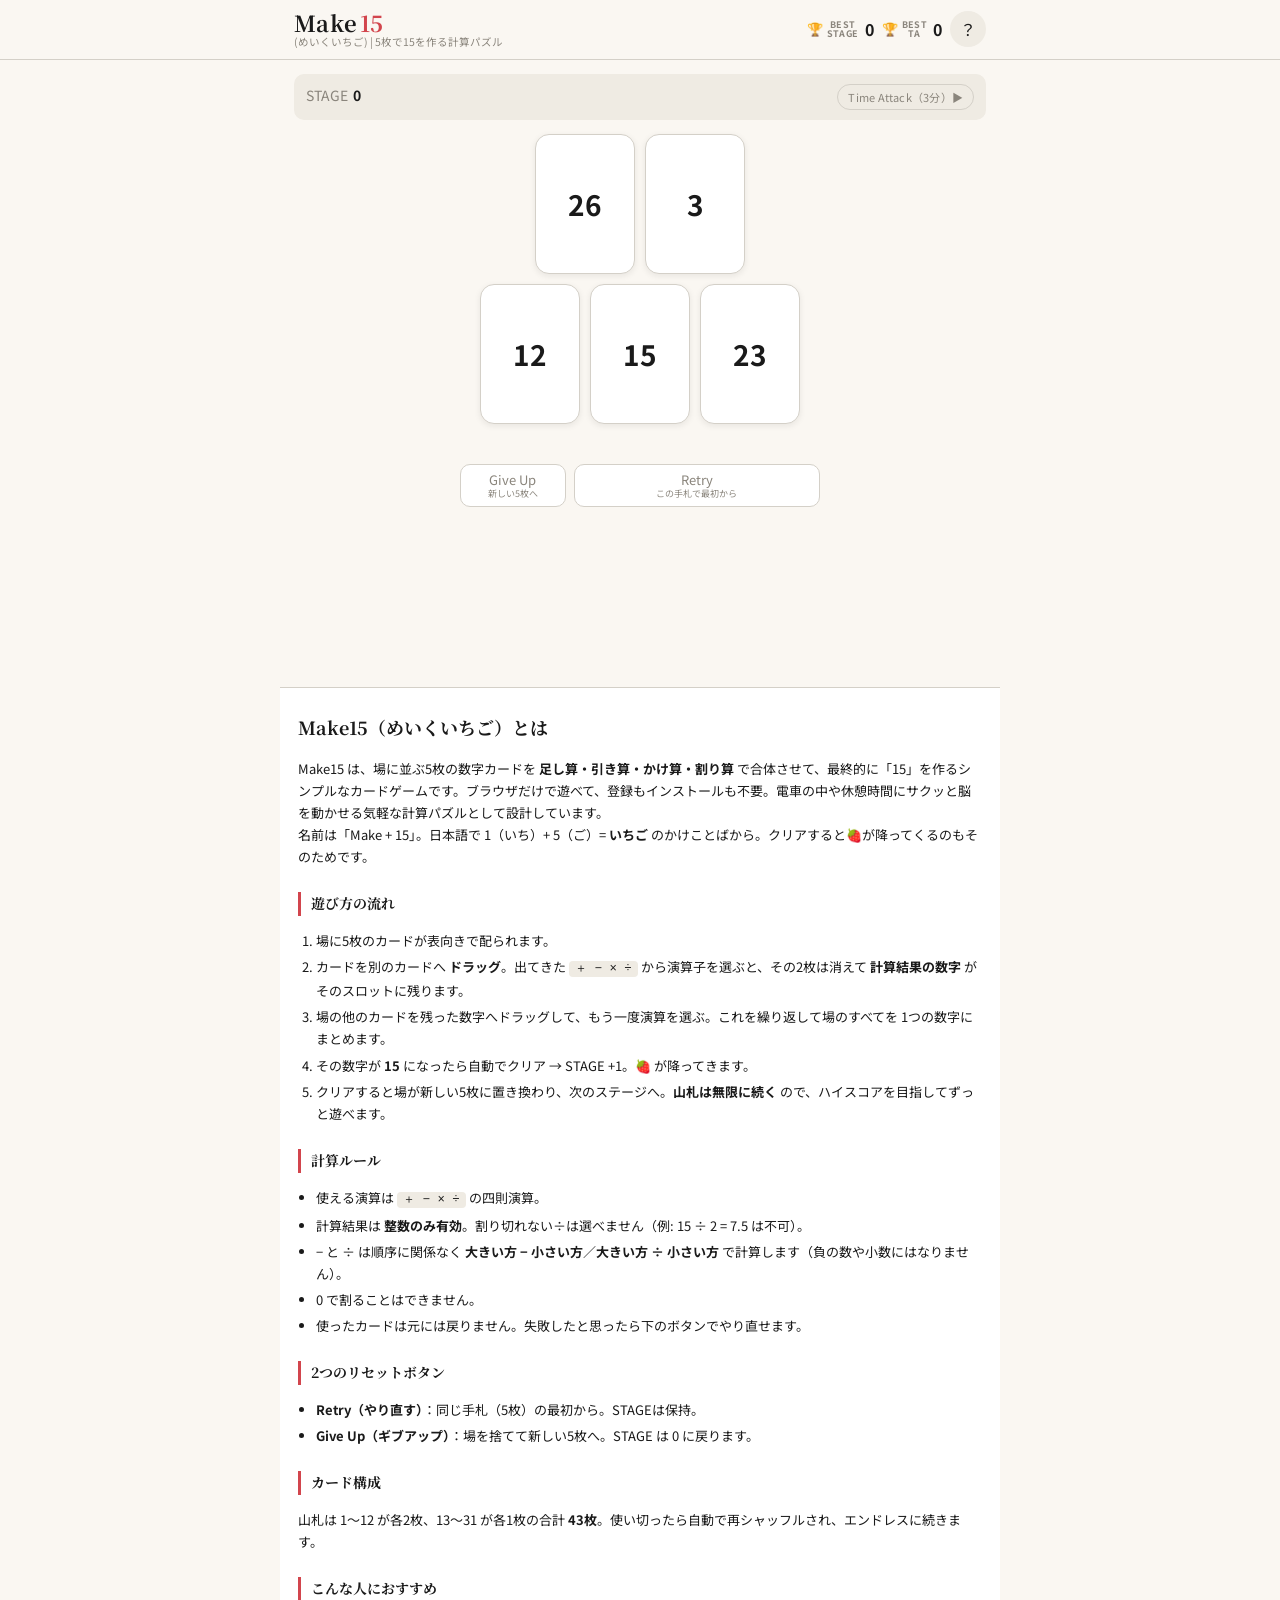
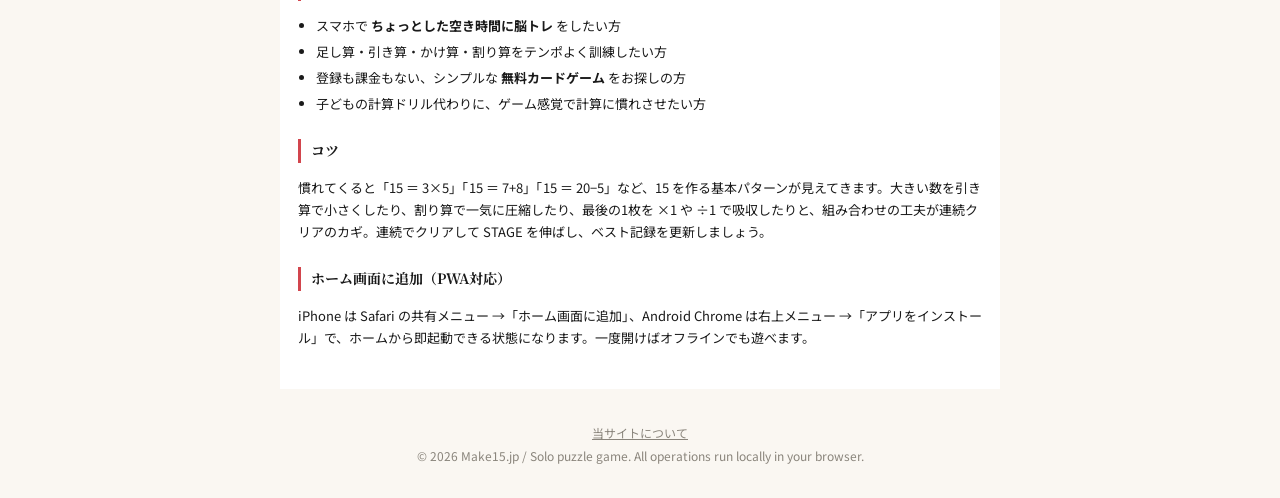
==== index.html @ f5294fca "TA cancel button: 中止 -> STOP" ====
<!DOCTYPE html>
<html lang="ja">
<head>
<meta charset="UTF-8">
<meta name="viewport" content="width=device-width, initial-scale=1.0, viewport-fit=cover">
<meta name="theme-color" content="#FAF7F2">
<meta name="google-site-verification" content="ym3XAgEOGQ2ukQBIhpJ_e4c_xEmJ5TNGTEgjkb8IQSM" />
<title>Make15 (めいくいちご) | 5枚で15を作る計算パズル</title>
<meta name="description" content="Make15は5枚のカードを足し算・引き算・かけ算・割り算で組み合わせて15を作るカードゲーム。無料、登録不要、スマホでサクサク遊べる脳トレゲーム。">

<meta property="og:title" content="Make15 (めいくいちご) | 5枚で15を作る計算パズル">
<meta property="og:description" content="5枚のカードで15を作る無料カードゲーム">
<meta property="og:image" content="https://make15.jp/assets/og.png">
<meta property="og:url" content="https://make15.jp/">
<meta property="og:type" content="website">
<meta property="og:locale" content="ja_JP">
<meta property="og:site_name" content="Make15">

<meta name="twitter:card" content="summary_large_image">
<meta name="twitter:title" content="Make15 (めいくいちご) | 5枚で15を作る計算パズル">
<meta name="twitter:description" content="5枚のカードで15を作る無料カードゲーム">
<meta name="twitter:image" content="https://make15.jp/assets/og.png">

<link rel="alternate" hreflang="ja" href="https://make15.jp/">
<link rel="alternate" hreflang="x-default" href="https://make15.jp/">
<link rel="canonical" href="https://make15.jp/">
<link rel="icon" type="image/svg+xml" href="assets/favicon.svg">
<link rel="alternate icon" href="assets/favicon.svg">
<link rel="apple-touch-icon" sizes="180x180" href="assets/apple-touch-icon-180.png">
<link rel="apple-touch-icon" sizes="167x167" href="assets/apple-touch-icon-167.png">
<link rel="apple-touch-icon" sizes="152x152" href="assets/apple-touch-icon-152.png">
<link rel="apple-touch-icon" sizes="120x120" href="assets/apple-touch-icon-120.png">
<meta name="apple-mobile-web-app-capable" content="yes">
<meta name="apple-mobile-web-app-status-bar-style" content="default">
<meta name="apple-mobile-web-app-title" content="Make15">
<link rel="manifest" href="manifest.json">

<link rel="preconnect" href="https://fonts.googleapis.com">
<link rel="preconnect" href="https://fonts.gstatic.com" crossorigin>
<link href="https://fonts.googleapis.com/css2?family=Noto+Sans+JP:wght@400;700&family=Noto+Serif+JP:wght@700&display=swap" rel="stylesheet">
<link rel="stylesheet" href="css/style.css?v=20260428ay">

<script type="application/ld+json">
{
  "@context": "https://schema.org",
  "@type": "Game",
  "name": "Make15",
  "alternateName": "メイク15",
  "description": "5枚のカードを四則演算で組み合わせて15を作るブラウザカードゲーム。",
  "genre": "Puzzle",
  "playMode": "SinglePlayer",
  "applicationCategory": "Game",
  "operatingSystem": "Web Browser",
  "url": "https://make15.jp/",
  "inLanguage": "ja",
  "offers": {
    "@type": "Offer",
    "price": "0",
    "priceCurrency": "JPY"
  }
}
</script>
</head>
<body>

<header class="site-header">
  <div class="header-inner">
    <h1 class="logo">
      <a href="/" aria-label="Make15 (めいくいちご) トップへ"><span class="logo-main">Make<span class="logo-num">15</span></span></a>
      <span class="logo-sub">(めいくいちご) | 5枚で15を作る計算パズル</span>
    </h1>
    <div class="header-meta">
      <span class="best-score" id="best-stage" aria-label="ベストステージ">🏆 <span class="best-label">BEST<br>STAGE</span> <strong id="stat-best">0</strong></span>
      <span class="best-score ta-only" id="best-ta" aria-label="ベストタイムアタック" hidden>🏆 <span class="best-label">BEST<br>TA</span> <strong id="stat-best-ta">0</strong></span>
      <button id="btn-rules" type="button" class="icon-btn" aria-label="ルール">？</button>
    </div>
  </div>
</header>

<main class="game">
  <section class="status">
    <div class="status-item" id="status-stage">STAGE <strong id="stat-stage">0</strong></div>
    <div class="status-item ta-only" id="status-ta-pre" hidden>🏁 Time Attack（3分）</div>
    <div class="status-item ta-only" id="status-ta-time" hidden>TIME <strong id="stat-time">3:00</strong></div>
    <div class="status-item ta-only" id="status-ta-clears" hidden>CLEARS <strong id="stat-ta-clears">0</strong></div>
    <button id="btn-ta" type="button" class="btn-ta">Time Attack（3分）▶</button>
    <button id="btn-ta-start" type="button" class="btn-ta-start" hidden>START ▶</button>
    <button id="btn-ta-stop" type="button" class="btn-ta-stop" hidden>STOP</button>
  </section>

  <p id="pass-hint" class="pass-hint" hidden>捨てるカードをタップしてください</p>

  <section id="field" class="field" aria-label="場のカード"></section>

  <div id="feedback" class="feedback" aria-live="polite"></div>

  <section class="actions">
    <button id="btn-giveup" type="button" class="btn btn-secondary">Give Up<span class="btn-sub">新しい5枚へ</span></button>
    <button id="btn-restart" type="button" class="btn btn-secondary">Retry<span class="btn-sub">この手札で最初から</span></button>
  </section>

  <section id="end-banner" class="end-banner" hidden>
    <h2 id="end-title">ゲーム終了</h2>
    <p>スコア <strong id="end-score">0</strong> 枚</p>
    <p id="end-best">ベストスコア: 0</p>
    <button id="btn-end-new" type="button" class="btn btn-primary">もう一度</button>
  </section>

  <div id="ad-slot-bottom" class="ad-slot" aria-hidden="true">
    <!-- TODO: AdSense or affiliate banner -->
  </div>
</main>

<section class="lp">
  <h2>Make15（めいくいちご）とは</h2>
  <p>Make15 は、場に並ぶ5枚の数字カードを <strong>足し算・引き算・かけ算・割り算</strong> で合体させて、最終的に「15」を作るシンプルなカードゲームです。ブラウザだけで遊べて、登録もインストールも不要。電車の中や休憩時間にサクッと脳を動かせる気軽な計算パズルとして設計しています。<br>
  名前は「Make + 15」。日本語で 1（いち）+ 5（ご）= <strong>いちご</strong> のかけことばから。クリアすると🍓が降ってくるのもそのためです。</p>

  <h3>遊び方の流れ</h3>
  <ol>
    <li>場に5枚のカードが表向きで配られます。</li>
    <li>カードを別のカードへ <strong>ドラッグ</strong>。出てきた <code>＋ − × ÷</code> から演算子を選ぶと、その2枚は消えて <strong>計算結果の数字</strong> がそのスロットに残ります。</li>
    <li>場の他のカードを残った数字へドラッグして、もう一度演算を選ぶ。これを繰り返して場のすべてを 1つの数字にまとめます。</li>
    <li>その数字が <strong>15</strong> になったら自動でクリア → STAGE +1。🍓 が降ってきます。</li>
    <li>クリアすると場が新しい5枚に置き換わり、次のステージへ。<strong>山札は無限に続く</strong> ので、ハイスコアを目指してずっと遊べます。</li>
  </ol>

  <h3>計算ルール</h3>
  <ul>
    <li>使える演算は <code>＋ − × ÷</code> の四則演算。</li>
    <li>計算結果は <strong>整数のみ有効</strong>。割り切れない÷は選べません（例: 15 ÷ 2 = 7.5 は不可）。</li>
    <li>− と ÷ は順序に関係なく <strong>大きい方 − 小さい方</strong>／<strong>大きい方 ÷ 小さい方</strong> で計算します（負の数や小数にはなりません）。</li>
    <li>0 で割ることはできません。</li>
    <li>使ったカードは元には戻りません。失敗したと思ったら下のボタンでやり直せます。</li>
  </ul>

  <h3>2つのリセットボタン</h3>
  <ul>
    <li><strong>Retry（やり直す）</strong>：同じ手札（5枚）の最初から。STAGEは保持。</li>
    <li><strong>Give Up（ギブアップ）</strong>：場を捨てて新しい5枚へ。STAGE は 0 に戻ります。</li>
  </ul>

  <h3>カード構成</h3>
  <p>山札は 1〜12 が各2枚、13〜31 が各1枚の合計 <strong>43枚</strong>。使い切ったら自動で再シャッフルされ、エンドレスに続きます。</p>

  <h3>こんな人におすすめ</h3>
  <ul>
    <li>スマホで <strong>ちょっとした空き時間に脳トレ</strong> をしたい方</li>
    <li>足し算・引き算・かけ算・割り算をテンポよく訓練したい方</li>
    <li>登録も課金もない、シンプルな <strong>無料カードゲーム</strong> をお探しの方</li>
    <li>子どもの計算ドリル代わりに、ゲーム感覚で計算に慣れさせたい方</li>
  </ul>

  <h3>コツ</h3>
  <p>慣れてくると「15 ＝ 3×5」「15 ＝ 7+8」「15 ＝ 20−5」など、15 を作る基本パターンが見えてきます。大きい数を引き算で小さくしたり、割り算で一気に圧縮したり、最後の1枚を ×1 や ÷1 で吸収したりと、組み合わせの工夫が連続クリアのカギ。連続でクリアして STAGE を伸ばし、ベスト記録を更新しましょう。</p>

  <h3>ホーム画面に追加（PWA対応）</h3>
  <p>iPhone は Safari の共有メニュー →「ホーム画面に追加」、Android Chrome は右上メニュー →「アプリをインストール」で、ホームから即起動できる状態になります。一度開けばオフラインでも遊べます。</p>

  <div id="affiliate-related" class="affiliate-block" aria-hidden="true">
    <!-- TODO: ボードゲーム・カードゲーム関連商品のアフィリエイトリンク -->
  </div>
</section>

<footer class="site-footer">
  <p><a href="/about/">当サイトについて</a></p>
  <p>© <span id="year"></span> Make15.jp / Solo puzzle game. All operations run locally in your browser.</p>
</footer>

<!-- ルールモーダル -->
<div id="rules-modal" class="modal" hidden role="dialog" aria-labelledby="rules-modal-title" aria-modal="true">
  <div class="modal-inner">
    <button class="modal-close" type="button" data-target="rules-modal" aria-label="閉じる">×</button>
    <h2 id="rules-modal-title">Make15 — 15を作るゲーム</h2>
    <p>5枚のカードを四則演算で合体し、最終的に <strong>1つの数字＝15</strong> にしたらステージクリア。</p>
    <ul>
      <li>カードを別カードへ <strong>ドラッグ</strong> → ＋ − × ÷ を選ぶと、2枚は消えて結果の数字が残る。</li>
      <li>場の全カードを1つにまとめ <strong>15 になると自動で獲得</strong>（使った枚数だけスコア加算）。</li>
      <li>計算結果は <strong>整数のみ</strong>（割り切れない÷は選べない）。</li>
      <li>− と ÷ は順序に関係なく <strong>大きい方−小さい方／大きい方÷小さい方</strong>。</li>
      <li><strong>Give Up</strong>：場を捨てて新しい5枚へ／<strong>Retry</strong>：同じ手札の最初から（スコア保持）。</li>
    </ul>

    <h3 class="modal-origin-h">名前の由来 🍓</h3>
    <p class="modal-origin">「<strong>Make15</strong>」=「メイク <strong>いちご</strong>」。<br>
      日本語で <strong>1（いち）＋ 5（ご）= いちご</strong> のかけことばから。<br>
      クリアすると 🍓 が降ってくるのもそのため。</p>

    <button class="btn btn-primary modal-close" type="button" data-target="rules-modal">閉じる</button>
  </div>
</div>

<!-- タイムアタック結果モーダル -->
<div id="ta-end-modal" class="modal" hidden role="dialog" aria-labelledby="ta-end-title" aria-modal="true">
  <div class="modal-inner">
    <h2 id="ta-end-title">⏱ TIME UP！</h2>
    <p style="text-align:center;font-size:18px;">3分で <strong id="ta-end-clears" style="font-size:36px;color:var(--accent);">0</strong> 回クリア</p>
    <p style="text-align:center;" id="ta-end-best">BEST TA: 0</p>
    <button id="btn-ta-restart" class="btn btn-primary" type="button" style="width:100%;margin-top:12px;">もう一度3分</button>
    <button class="modal-close btn btn-secondary" type="button" data-target="ta-end-modal" style="width:100%;margin-top:8px;">通常モードへ</button>
  </div>
</div>

<div id="fx" class="fx-layer" aria-hidden="true"></div>

<script>
document.getElementById('year').textContent = new Date().getFullYear();
if ('serviceWorker' in navigator) {
  window.addEventListener('load', function () {
    navigator.serviceWorker.register('sw.js').catch(function () {});
  });
}
</script>
<script src="js/deck.js?v=20260428ay"></script>
<script src="js/evaluator.js?v=20260428ay"></script>
<script src="js/game.js?v=20260428ay"></script>
<script src="js/ui.js?v=20260428ay"></script>
<script src="js/main.js?v=20260428ay"></script>
</body>
</html>
---- css/style.css ----
/* Make15 — 和モダン × ミニマル */

:root {
  --bg: #FAF7F2;
  --ink: #1A1A1A;
  --accent: #D2454D;
  --moss: #5C7A4A;
  --card-bg: #FFFFFF;
  --card-border: #D4D0C8;
  --muted: #8A857C;
  --soft: #EFEBE3;
  --shadow: 0 2px 6px rgba(26, 26, 26, 0.08);
  --shadow-lift: 0 6px 16px rgba(26, 26, 26, 0.16);
  --radius: 10px;
  --radius-card: 14px;
  --serif: 'Noto Serif JP', 'Hiragino Mincho ProN', 'Yu Mincho', serif;
  --sans: 'Noto Sans JP', 'Hiragino Sans', 'Yu Gothic', system-ui, sans-serif;
}

* { box-sizing: border-box; }
html, body {
  margin: 0;
  padding: 0;
  background: var(--bg);
  color: var(--ink);
  font-family: var(--sans);
  font-size: 16px;
  line-height: 1.6;
  -webkit-font-smoothing: antialiased;
}
body {
  min-height: 100vh;
  padding-bottom: env(safe-area-inset-bottom);
}

a { color: var(--accent); text-decoration: none; }
a:hover { text-decoration: underline; }

button {
  font-family: inherit;
  cursor: pointer;
  border: none;
  background: none;
  color: inherit;
  padding: 0;
}
button:disabled { cursor: not-allowed; opacity: 0.4; }

/* ----- Header ----- */
.site-header {
  background: var(--bg);
  border-bottom: 1px solid var(--card-border);
  position: sticky;
  top: 0;
  z-index: 10;
  padding-top: env(safe-area-inset-top);
}
.header-inner {
  max-width: 720px;
  margin: 0 auto;
  padding: 10px 14px;
  display: flex;
  align-items: center;
  justify-content: space-between;
  gap: 12px;
}
.logo {
  font-family: var(--serif);
  font-size: 22px;
  margin: 0;
  letter-spacing: 0.02em;
  line-height: 1.2;
  font-weight: 700;
  display: flex;
  flex-direction: column;
  min-width: 0;
}
.logo a { color: var(--ink); }
.logo a:hover { text-decoration: none; }
.logo-main { white-space: nowrap; }
.logo-num { color: var(--accent); margin-left: 2px; }
.logo-sub {
  font-family: var(--sans);
  font-size: 10.5px;
  font-weight: 400;
  color: var(--muted);
  letter-spacing: 0;
  white-space: nowrap;
  overflow: hidden;
  text-overflow: ellipsis;
}
@media (max-width: 480px) {
  .logo-sub { font-size: 9.5px; }
}

.header-meta {
  display: flex;
  align-items: center;
  gap: 8px;
}
.best-score {
  font-size: 13px;
  color: var(--muted);
  white-space: nowrap;
  display: inline-flex;
  align-items: center;
  gap: 4px;
}
.best-label {
  display: inline-block;
  font-size: 9px;
  line-height: 1.05;
  font-weight: 700;
  letter-spacing: 0.04em;
  color: var(--muted);
  text-align: center;
}
.best-score strong {
  color: var(--ink);
  font-weight: 700;
  font-size: 16px;
  margin-left: 2px;
  font-variant-numeric: tabular-nums;
  line-height: 1;
}
.icon-btn {
  width: 36px;
  height: 36px;
  border-radius: 50%;
  background: var(--soft);
  display: inline-flex;
  align-items: center;
  justify-content: center;
  font-size: 16px;
  transition: background 0.15s ease, transform 0.1s ease;
}
.icon-btn:hover:not(:disabled) { background: #e6e1d6; }
.icon-btn:active:not(:disabled) { transform: scale(0.94); }

/* ----- Main game ----- */
.game {
  max-width: 720px;
  margin: 0 auto;
  padding: 14px;
}

.status {
  display: flex;
  justify-content: space-between;
  gap: 10px;
  margin-bottom: 14px;
  padding: 10px 12px;
  background: var(--soft);
  border-radius: var(--radius);
  font-size: 14px;
  color: var(--muted);
}
.status-item strong {
  color: var(--ink);
  font-weight: 700;
  margin: 0 2px;
  font-variant-numeric: tabular-nums;
}
.btn-ta {
  margin-left: auto;
  background: transparent;
  color: var(--muted);
  border: 1px solid var(--card-border);
  border-radius: 999px;
  padding: 4px 10px;
  font-size: 11px;
  font-weight: 400;
  letter-spacing: 0.02em;
  cursor: pointer;
  transition: background 0.15s ease, color 0.15s ease, border-color 0.15s ease, transform 0.08s ease;
}
.btn-ta:hover { background: var(--soft); color: var(--ink); border-color: var(--moss); }
.btn-ta:active { transform: scale(0.96); }
.btn-ta-stop {
  margin-left: auto;
  background: transparent;
  color: var(--muted);
  border: 1px solid var(--card-border);
  border-radius: 999px;
  padding: 4px 10px;
  font-size: 11px;
  cursor: pointer;
}
.btn-ta-stop:hover { background: var(--soft); color: var(--ink); }
.btn-ta-start {
  margin-left: auto;
  background: var(--moss);
  color: #fff;
  border: none;
  border-radius: 999px;
  padding: 6px 16px;
  font-size: 13px;
  font-weight: 700;
  letter-spacing: 0.06em;
  cursor: pointer;
  animation: ta-start-pulse 1s ease-in-out infinite;
  transition: transform 0.08s ease;
}
.btn-ta-start:hover { background: #4d6b3d; }
.btn-ta-start:active { transform: scale(0.96); }
@keyframes ta-start-pulse {
  0%, 100% { box-shadow: 0 0 0 0 rgba(92,122,74,0.0); }
  50%      { box-shadow: 0 0 0 6px rgba(92,122,74,0.25); }
}
#status-ta-time strong {
  color: var(--accent);
  font-size: 16px;
  font-variant-numeric: tabular-nums;
}

.pass-hint {
  text-align: center;
  background: var(--accent);
  color: #fff;
  padding: 8px 12px;
  border-radius: var(--radius);
  font-weight: 700;
  margin: 0 0 12px;
  animation: pulse 1.4s ease-in-out infinite;
}

/* ----- Computed cells (weight > 1) ----- */
.card.is-computed {
  background: #FFF5F4;
  border-color: var(--accent);
}
.card.is-computed .card-num { color: var(--accent); }
.card-weight {
  position: absolute;
  bottom: 4px;
  left: 50%;
  transform: translateX(-50%);
  font-size: 10px;
  color: var(--muted);
  font-variant-numeric: tabular-nums;
  font-weight: 400;
}
.card.is-computed .card-weight { color: var(--accent); }

.card.is-target {
  border-color: var(--accent);
  background: #FFEDEC;
  animation: target-pulse 1.4s ease-in-out infinite;
}
.card.is-target .card-num { color: var(--accent); }
.card-grab {
  position: absolute;
  top: -10px;
  left: 50%;
  transform: translateX(-50%);
  padding: 3px 10px;
  background: var(--accent);
  color: #fff;
  border-radius: 999px;
  font-size: 11px;
  font-weight: 700;
  white-space: nowrap;
  box-shadow: 0 4px 8px rgba(210,69,77,0.3);
  z-index: 2;
}
@keyframes target-pulse {
  0%, 100% { box-shadow: 0 0 0 0 rgba(210,69,77,0.0); }
  50% { box-shadow: 0 0 0 6px rgba(210,69,77,0.20); }
}

.card.is-drop-target {
  border-color: var(--moss);
  background: #F2F6EC;
  box-shadow: 0 0 0 4px rgba(92,122,74,0.22);
}
@keyframes pulse {
  0%, 100% { opacity: 1; }
  50% { opacity: 0.7; }
}

/* ----- Field (cards) — 上段2 / 下段3 ----- */
.field {
  display: grid;
  grid-template-columns: repeat(6, 1fr);
  grid-auto-rows: auto;
  gap: 8px;
  margin: 0 auto 14px;
  min-height: 110px;
  max-width: 300px;
}
.field > *:nth-child(1) { grid-column: 2 / span 2; grid-row: 1; }
.field > *:nth-child(2) { grid-column: 4 / span 2; grid-row: 1; }
.field > *:nth-child(3) { grid-column: 1 / span 2; grid-row: 2; }
.field > *:nth-child(4) { grid-column: 3 / span 2; grid-row: 2; }
.field > *:nth-child(5) { grid-column: 5 / span 2; grid-row: 2; }
.field-empty {
  grid-column: 1 / -1;
  text-align: center;
  color: var(--muted);
  padding: 30px 0;
  font-size: 14px;
}

.card-empty {
  aspect-ratio: 5 / 7;
  min-height: 100px;
  border: 1.5px dashed var(--card-border);
  border-radius: var(--radius-card);
  background: transparent;
  opacity: 0.4;
  pointer-events: none;
}

.card {
  position: relative;
  aspect-ratio: 5 / 7;
  min-height: 100px;
  background: var(--card-bg);
  border: 1.5px solid var(--card-border);
  border-radius: var(--radius-card);
  box-shadow: var(--shadow);
  display: flex;
  flex-direction: column;
  align-items: center;
  justify-content: center;
  padding: 4px;
  transition: transform 0.15s ease, box-shadow 0.15s ease, border-color 0.15s ease;
  font-family: var(--sans);
  user-select: none;
  -webkit-user-select: none;
  -webkit-tap-highlight-color: transparent;
  -webkit-touch-callout: none;
  -webkit-user-drag: none;
  touch-action: none;
}
.card * {
  user-select: none;
  -webkit-user-select: none;
  -webkit-touch-callout: none;
  pointer-events: none;
}
.card:hover:not(:disabled) {
  transform: translateY(-2px);
  box-shadow: var(--shadow-lift);
}
.card:active:not(:disabled) {
  transform: translateY(0);
}
.card-num {
  font-size: clamp(20px, 6.5vw, 32px);
  font-weight: 700;
  color: var(--ink);
  font-variant-numeric: tabular-nums;
  line-height: 1;
}
.card-mark {
  position: absolute;
  bottom: 6px;
  right: 6px;
  width: 10px;
  height: 10px;
  border-radius: 50%;
  background: radial-gradient(circle, var(--accent) 30%, transparent 32%);
  opacity: 0.55;
}

/* パスモード時はカードを赤い枠で強調 */
body.pass-mode .card {
  border-color: var(--accent);
  animation: pass-glow 1.2s ease-in-out infinite;
}
@keyframes pass-glow {
  0%, 100% { box-shadow: 0 0 0 0 rgba(210, 69, 77, 0.0); }
  50% { box-shadow: 0 0 0 4px rgba(210, 69, 77, 0.18); }
}

/* ドラッグ中の演出 */
body.is-dragging { user-select: none; cursor: grabbing; }
.card { cursor: pointer; }
@media (hover: hover) {
  .card:hover:not(:disabled) { cursor: grab; }
}
.card.is-grabbed {
  box-shadow: 0 14px 28px rgba(26,26,26,0.28);
  z-index: 200;
  opacity: 0.96;
  pointer-events: none;
  cursor: grabbing;
}
.card.is-drop-target {
  border-color: var(--moss);
  box-shadow: 0 0 0 4px rgba(92, 122, 74, 0.22), var(--shadow);
  transform: translateY(-3px);
}

/* 演算子ピッカー */
.op-picker {
  position: fixed;
  inset: 0;
  background: rgba(26,26,26,0.35);
  z-index: 200;
  opacity: 0;
  transition: opacity 0.15s ease;
}
.op-picker.is-open { opacity: 1; }
.op-picker-card {
  position: absolute;
  width: 220px;
  background: var(--bg);
  border-radius: 14px;
  box-shadow: 0 20px 40px rgba(26,26,26,0.32);
  padding: 14px;
}
.op-picker-label {
  display: flex;
  align-items: center;
  justify-content: center;
  gap: 10px;
  margin-bottom: 12px;
  font-family: var(--sans);
}
.op-picker-num {
  font-size: 24px;
  font-weight: 700;
  color: var(--ink);
  font-variant-numeric: tabular-nums;
  min-width: 1.5em;
  text-align: center;
}
.op-picker-slot {
  display: inline-flex;
  align-items: center;
  justify-content: center;
  width: 30px;
  height: 30px;
  border: 2px dashed var(--accent);
  border-radius: 8px;
  color: var(--accent);
  font-size: 16px;
  font-weight: 700;
  background: #FFF5F4;
}
.op-picker-grid {
  display: grid;
  grid-template-columns: 1fr 1fr;
  gap: 8px;
}
.op-picker-btn {
  background: var(--card-bg);
  border: 1.5px solid var(--card-border);
  border-radius: 10px;
  padding: 10px 0;
  font-family: var(--sans);
  display: flex;
  flex-direction: column;
  align-items: center;
  gap: 2px;
  -webkit-tap-highlight-color: transparent;
  transition: transform 0.08s ease, background 0.12s ease, border-color 0.12s ease;
}
.op-picker-btn:hover:not(:disabled) { background: var(--soft); border-color: var(--moss); }
.op-picker-btn:active:not(:disabled) { transform: scale(0.94); }
.op-picker-val {
  font-size: 24px;
  font-weight: 700;
  color: var(--ink);
  font-variant-numeric: tabular-nums;
}
.op-picker-sym {
  font-size: 14px;
  font-weight: 400;
  color: var(--muted);
  margin-top: 2px;
}
.op-picker-btn:disabled .op-picker-val,
.op-picker-btn:disabled .op-picker-sym { color: var(--card-border); }
.op-picker-btn.is-target {
  border-color: var(--accent);
  background: #FFF5F4;
}
.op-picker-btn.is-target .op-picker-val { color: var(--accent); }
.op-picker-btn.is-target .op-picker-sym { color: var(--accent); }
.op-picker-cancel {
  display: block;
  width: 100%;
  margin-top: 10px;
  padding: 8px 0;
  font-size: 12px;
  color: var(--muted);
  background: transparent;
  border-radius: 6px;
}
.op-picker-cancel:hover { background: var(--soft); color: var(--ink); }

.swipe-hint {
  text-align: center;
  font-size: 11.5px;
  color: var(--muted);
  margin: 8px 0 12px;
  line-height: 1.5;
  letter-spacing: 0.02em;
}

.field.shake { animation: shake 0.4s ease; }
@keyframes shake {
  0%, 100% { transform: translateX(0); }
  20% { transform: translateX(-6px); }
  40% { transform: translateX(6px); }
  60% { transform: translateX(-4px); }
  80% { transform: translateX(4px); }
}

.feedback {
  min-height: 26px;
  text-align: center;
  margin-top: 8px;
  font-weight: 700;
  font-size: 16px;
  color: transparent;
  transition: color 0.2s ease;
}
.feedback.is-success {
  color: var(--accent);
  font-size: 32px;
  font-weight: 700;
  letter-spacing: 0.04em;
  text-shadow: 0 2px 0 #fff, 0 4px 12px rgba(210,69,77,0.25);
  animation: pop 0.4s ease, success-shake 0.6s ease 0.4s;
}
.feedback.is-success.is-fast {
  font-size: 38px;
  background: linear-gradient(90deg, #D2454D 0%, #F4C534 50%, #D2454D 100%);
  -webkit-background-clip: text;
          background-clip: text;
  -webkit-text-fill-color: transparent;
          color: transparent;
  text-shadow: none;
  animation: pop 0.4s ease, success-shake 0.6s ease 0.4s, fast-glow 1s ease-in-out 0.4s infinite;
}
@keyframes fast-glow {
  0%, 100% { filter: drop-shadow(0 2px 8px rgba(244,197,52,0.5)); }
  50%      { filter: drop-shadow(0 2px 16px rgba(210,69,77,0.6)); }
}
@keyframes success-shake {
  0%, 100% { transform: scale(1) rotate(0); }
  25% { transform: scale(1.05) rotate(-2deg); }
  50% { transform: scale(1.1) rotate(2deg); }
  75% { transform: scale(1.05) rotate(-1deg); }
}
.feedback.is-fail { color: var(--muted); }
@keyframes pop {
  0% { transform: scale(0.6); opacity: 0; }
  60% { transform: scale(1.15); opacity: 1; }
  100% { transform: scale(1); opacity: 1; }
}

/* ----- Utility row (parens, backspace, clear) ----- */
.ops {
  display: grid;
  grid-template-columns: repeat(4, 1fr);
  gap: 8px;
  margin-bottom: 12px;
}
.op-btn {
  background: var(--card-bg);
  border: 1.5px solid var(--card-border);
  border-radius: var(--radius);
  padding: 10px 0;
  font-size: 14px;
  font-weight: 400;
  font-family: var(--sans);
  color: var(--muted);
  transition: transform 0.08s ease, background 0.15s ease, border-color 0.15s ease;
  -webkit-tap-highlight-color: transparent;
}
.op-btn:hover:not(:disabled) { background: var(--soft); }
.op-btn:active:not(:disabled) {
  transform: scale(0.96);
  border-color: var(--moss);
}

/* ----- Action buttons ----- */
.actions {
  display: grid;
  grid-template-columns: 3fr 7fr;
  gap: 8px;
  margin-bottom: 14px;
  max-width: 320px;
  margin-left: auto;
  margin-right: auto;
}
.actions .btn {
  line-height: 1.2;
  padding: 7px 10px;
  font-size: 13px;
  font-weight: 400;
  background: var(--card-bg);
  border-color: var(--card-border);
  color: var(--muted);
}
.actions .btn:hover:not(:disabled) {
  color: var(--ink);
  background: var(--soft);
}
.btn-sub {
  display: block;
  font-size: 9px;
  font-weight: 400;
  color: var(--muted);
  margin-top: 1px;
  letter-spacing: 0;
}
@media (min-width: 720px) {
  .actions { max-width: 360px; }
}
.btn {
  padding: 14px 18px;
  border-radius: var(--radius);
  font-size: 16px;
  font-weight: 700;
  font-family: var(--sans);
  border: 1.5px solid transparent;
  transition: transform 0.08s ease, background 0.15s ease, opacity 0.15s ease;
  -webkit-tap-highlight-color: transparent;
}
.btn:active:not(:disabled) { transform: scale(0.97); }
.btn-primary {
  background: var(--accent);
  color: #fff;
}
.btn-primary:hover:not(:disabled) { background: #b93b42; }
.btn-secondary {
  background: var(--card-bg);
  color: var(--ink);
  border-color: var(--card-border);
}
.btn-secondary:hover:not(:disabled) { background: var(--soft); }

/* ----- End banner ----- */
.end-banner {
  background: var(--card-bg);
  border: 2px solid var(--accent);
  border-radius: var(--radius);
  padding: 20px;
  text-align: center;
  margin-top: 14px;
  box-shadow: var(--shadow-lift);
}
.end-banner h2 {
  font-family: var(--serif);
  margin: 0 0 8px;
  color: var(--accent);
  font-size: 28px;
}
.end-banner p { margin: 6px 0; color: var(--ink); }
.end-banner strong { font-size: 24px; font-variant-numeric: tabular-nums; }
.end-banner .btn { margin-top: 12px; min-width: 140px; }

/* ----- Ad slots ----- */
.ad-slot {
  margin: 20px 0;
  min-height: 90px;
  background: transparent;
}
.ad-slot:empty::before {
  content: '';
  display: block;
  height: 0;
}
.affiliate-block { margin-top: 16px; }

/* ----- LP / SEO body copy ----- */
.lp {
  max-width: 720px;
  margin: 36px auto 0;
  padding: 24px 18px;
  background: #fff;
  border-top: 1px solid var(--card-border);
  font-size: 13px;
  line-height: 1.7;
}
.lp h2 {
  font-family: var(--serif);
  font-size: 18px;
  margin-top: 0;
}
.lp h3 {
  font-family: var(--serif);
  font-size: 14px;
  margin-top: 24px;
  border-left: 3px solid var(--accent);
  padding-left: 10px;
}
.lp ol, .lp ul { padding-left: 1.4em; }
.lp li { margin: 4px 0; }
.lp code {
  background: var(--soft);
  padding: 1px 6px;
  border-radius: 4px;
  font-size: 0.95em;
}
.lp-related { margin-top: 24px; font-size: 14px; color: var(--muted); }

/* ----- Footer ----- */
.site-footer {
  text-align: center;
  padding: 30px 14px;
  font-size: 12px;
  color: var(--muted);
}
.site-footer p { margin: 4px 0; }
.site-footer a { color: var(--muted); text-decoration: underline; }
.site-footer a:hover { color: var(--accent); }

/* ----- Contact form ----- */
.contact-form {
  display: grid;
  gap: 8px;
  max-width: 520px;
  margin: 12px 0 24px;
}
.contact-form label {
  font-size: 13px;
  color: var(--muted);
  margin-top: 8px;
}
.contact-form input,
.contact-form textarea {
  width: 100%;
  padding: 10px 12px;
  border: 1.5px solid var(--card-border);
  border-radius: var(--radius);
  font-family: var(--sans);
  font-size: 15px;
  color: var(--ink);
  background: var(--card-bg);
  box-sizing: border-box;
}
.contact-form input:focus,
.contact-form textarea:focus {
  outline: none;
  border-color: var(--moss);
}
.contact-form textarea { resize: vertical; min-height: 120px; }
.contact-form .btn { margin-top: 12px; width: 100%; }
.contact-note {
  font-size: 12px;
  color: var(--muted);
  margin-top: 8px;
}
.contact-note a { color: var(--accent); }
.contact-success {
  padding: 12px 14px;
  border: 1.5px solid var(--moss);
  background: #F2F6EC;
  border-radius: var(--radius);
  color: #3a5530;
  font-weight: 700;
  margin: 12px 0;
}
.contact-error {
  padding: 12px 14px;
  border: 1.5px solid var(--accent);
  background: #FFF5F4;
  border-radius: var(--radius);
  color: var(--accent);
  font-weight: 700;
  margin: 12px 0;
}
.contact-error-inline {
  display: block;
  color: var(--accent);
  font-size: 12px;
  min-height: 1em;
  margin-top: 2px;
}
.contact-form input[aria-invalid="true"],
.contact-form textarea[aria-invalid="true"] {
  border-color: var(--accent);
  background: #FFF5F4;
}

/* ----- Modal ----- */
.modal {
  position: fixed;
  inset: 0;
  background: rgba(26, 26, 26, 0.5);
  display: flex;
  align-items: center;
  justify-content: center;
  padding: 20px;
  z-index: 100;
}
.modal[hidden] { display: none; }
.modal-inner {
  background: var(--bg);
  border-radius: var(--radius);
  padding: 22px 18px;
  max-width: 460px;
  width: 100%;
  position: relative;
  box-shadow: var(--shadow-lift);
  max-height: 86vh;
  overflow-y: auto;
  -webkit-overflow-scrolling: touch;
  font-size: 14px;
  line-height: 1.6;
}
.modal-inner h2 {
  font-family: var(--serif);
  font-size: 18px;
  margin: 0 0 12px;
}
.modal-inner h3 {
  font-size: 15px;
  margin-top: 14px !important;
  margin-bottom: 8px;
}
.modal-inner ul { padding-left: 1.3em; margin: 6px 0; }
.modal-inner li { margin: 4px 0; font-size: 13px; }
.modal-inner .btn.modal-close { font-size: 14px; }
.modal-origin-h {
  font-family: var(--serif);
  font-size: 14px;
  margin-top: 16px;
  margin-bottom: 6px;
  color: var(--accent);
}
.modal-origin {
  font-size: 12px;
  line-height: 1.7;
  color: var(--ink);
  background: #FFF5F4;
  padding: 10px 12px;
  border-radius: 8px;
  margin: 0;
}
.modal-close {
  position: absolute;
  top: 8px;
  right: 8px;
  width: 36px;
  height: 36px;
  border-radius: 50%;
  font-size: 20px;
  background: transparent;
  color: var(--muted);
}
.modal-close:hover { background: var(--soft); color: var(--ink); }
.modal-inner .btn.modal-close {
  position: static;
  width: 100%;
  height: auto;
  border-radius: var(--radius);
  margin-top: 16px;
  font-size: 16px;
  color: #fff;
}

/* ----- iOS PWA install hint ----- */
.ios-pwa-hint {
  position: fixed;
  left: 50%;
  bottom: calc(20px + env(safe-area-inset-bottom));
  transform: translateX(-50%);
  background: #fff;
  color: var(--accent);
  padding: 10px 18px 12px;
  border-radius: 22px;
  border: 2.5px solid var(--accent);
  text-align: center;
  z-index: 90;
  pointer-events: none;
  box-shadow: 0 6px 20px rgba(210, 69, 77, 0.32);
  display: flex;
  flex-direction: column;
  align-items: center;
  gap: 2px;
  white-space: nowrap;
  animation: ios-hint-fade 8s ease forwards;
}
/* speech-bubble tail（下向き） */
.ios-pwa-hint::before,
.ios-pwa-hint::after {
  content: '';
  position: absolute;
  left: 50%;
  width: 0; height: 0;
}
.ios-pwa-hint::before {
  bottom: -14px;
  transform: translateX(-50%);
  border-left: 12px solid transparent;
  border-right: 12px solid transparent;
  border-top: 12px solid var(--accent);
}
.ios-pwa-hint::after {
  bottom: -10px;
  transform: translateX(-50%);
  border-left: 9px solid transparent;
  border-right: 9px solid transparent;
  border-top: 9px solid #fff;
}
.ios-pwa-text {
  font-weight: 700;
  font-size: 15px;
  letter-spacing: 0.02em;
}
.ios-pwa-sub {
  font-size: 11px;
  color: var(--ink);
  font-weight: 400;
  letter-spacing: 0;
}
.ios-pwa-arrow {
  font-size: 22px;
  line-height: 1;
  color: var(--accent);
  margin-top: 2px;
  animation: ios-arrow-bob 0.9s ease-in-out infinite;
}
@keyframes ios-arrow-bob {
  0%, 100% { transform: translateY(0); }
  50% { transform: translateY(6px); }
}
@keyframes ios-hint-fade {
  0%   { opacity: 0; transform: translate(-50%, 20px) scale(0.9); }
  6%   { opacity: 1; transform: translate(-50%, 0) scale(1); }
  92%  { opacity: 1; transform: translate(-50%, 0) scale(1); }
  100% { opacity: 0; transform: translate(-50%, 16px) scale(0.95); }
}

/* ----- Drag demo (first visit) ----- */
.demo-finger {
  position: fixed;
  font-size: 38px;
  pointer-events: none;
  z-index: 80;
  filter: drop-shadow(0 4px 8px rgba(0,0,0,0.28));
  --dx: 0px;
  --dy: 0px;
  animation: demo-drag 5s ease-in-out forwards;
}
@keyframes demo-drag {
  0%   { transform: translate(-50%, -50%) scale(0.4); opacity: 0; }
  10%  { transform: translate(-50%, -50%) scale(1.0); opacity: 1; }
  22%  { transform: translate(-50%, -50%) scale(1.1); }
  35%  { transform: translate(calc(-50% + var(--dx) * 0.4), calc(-50% + var(--dy) * 0.4)) scale(1.05); }
  60%  { transform: translate(calc(-50% + var(--dx)),       calc(-50% + var(--dy))) scale(1.0); opacity: 1; }
  78%  { transform: translate(calc(-50% + var(--dx)),       calc(-50% + var(--dy))) scale(0.95); opacity: 1; }
  100% { transform: translate(calc(-50% + var(--dx)),       calc(-50% + var(--dy))) scale(0.5); opacity: 0; }
}
.demo-hint {
  position: fixed;
  top: 56%;
  left: 50%;
  transform: translateX(-50%);
  background: rgba(26,26,26,0.92);
  color: #fff;
  padding: 8px 16px;
  border-radius: 999px;
  font-size: 13px;
  font-weight: 700;
  white-space: nowrap;
  pointer-events: none;
  z-index: 80;
  box-shadow: 0 4px 16px rgba(0,0,0,0.2);
  animation: demo-hint 5s ease-in-out forwards;
}
@keyframes demo-hint {
  0%, 100% { opacity: 0; }
  12%, 88% { opacity: 1; }
}

/* ----- FX Layer (success burst, op flash) ----- */
.fx-layer {
  position: fixed;
  top: 50%;
  left: 50%;
  width: 0;
  height: 0;
  pointer-events: none;
  z-index: 50;
}
.op-flash {
  position: absolute;
  top: -120px;
  left: 0;
  transform: translate(-50%, 0);
  font-family: var(--sans);
  font-size: 64px;
  font-weight: 700;
  color: var(--accent);
  text-shadow: 0 4px 16px rgba(210, 69, 77, 0.35);
  animation: op-flash 0.55s ease-out forwards;
}
@keyframes op-flash {
  0% { opacity: 0; transform: translate(-50%, 12px) scale(0.6); }
  30% { opacity: 1; transform: translate(-50%, 0) scale(1.1); }
  100% { opacity: 0; transform: translate(-50%, -16px) scale(1); }
}
.fx-dot {
  position: absolute;
  width: 8px;
  height: 8px;
  border-radius: 50%;
  top: 0;
  left: 0;
  --dx: 0px;
  --dy: 0px;
  animation: fx-burst 0.85s ease-out forwards;
}
@keyframes fx-burst {
  0% { transform: translate(0, 0) scale(1); opacity: 1; }
  100% { transform: translate(var(--dx), var(--dy)) scale(0.4); opacity: 0; }
}
.popper-side {
  position: fixed;
  top: 38%;
  font-size: 56px;
  pointer-events: none;
  z-index: 70;
  filter: drop-shadow(0 4px 10px rgba(0,0,0,0.18));
  transform-origin: center;
}
.popper-side.popper-left {
  left: 8px;
  animation: popper-left 1.4s ease-out forwards;
}
.popper-side.popper-right {
  right: 8px;
  animation: popper-right 1.4s ease-out forwards;
}
@keyframes popper-left {
  0%   { transform: translate(-80px, 30px) rotate(40deg) scale(0.4); opacity: 0; }
  18%  { transform: translate(0, 0)        rotate(-25deg) scale(1.2); opacity: 1; }
  35%  { transform: translate(0, -6px)     rotate(-18deg) scale(1.0); opacity: 1; }
  55%  { transform: translate(0, 0)        rotate(-22deg) scale(1.05); opacity: 1; }
  100% { transform: translate(-30px, -40px) rotate(-15deg) scale(0.9); opacity: 0; }
}
@keyframes popper-right {
  0%   { transform: translate(80px, 30px)  rotate(-40deg) scale(0.4); opacity: 0; }
  18%  { transform: translate(0, 0)        rotate(25deg) scale(1.2);  opacity: 1; }
  35%  { transform: translate(0, -6px)     rotate(18deg) scale(1.0);  opacity: 1; }
  55%  { transform: translate(0, 0)        rotate(22deg) scale(1.05); opacity: 1; }
  100% { transform: translate(30px, -40px) rotate(15deg) scale(0.9);  opacity: 0; }
}
@media (min-width: 720px) {
  .popper-side { font-size: 80px; top: 35%; }
  .popper-side.popper-left { left: 24px; }
  .popper-side.popper-right { right: 24px; }
}
.strawberry-rain {
  position: fixed;
  top: -32px;
  pointer-events: none;
  z-index: 60;
  --tx: 0px;
  --rot: 720deg;
  animation: confetti-fall 2.6s linear forwards;
}
@keyframes confetti-fall {
  0% { transform: translate(0, 0) rotate(0); opacity: 1; }
  90% { opacity: 1; }
  100% { transform: translate(var(--tx), 110vh) rotate(var(--rot)); opacity: 0; }
}

/* ----- Narrow phones ----- */
@media (max-width: 380px) {
  .game { padding: 10px; }
  .field { gap: 6px; max-width: 260px; }
  .ops { gap: 6px; }
  .op-btn { padding: 8px 0; }
  .card-num { font-size: 24px; }
  .btn { padding: 12px 14px; }
  .card, .card-empty { min-height: 90px; }
}

/* ----- Wider screens ----- */
@media (min-width: 720px) {
  .field { gap: 10px; max-width: 320px; }
  .card-num { font-size: 28px; }
}

/* Reduce motion */
@media (prefers-reduced-motion: reduce) {
  *, *::before, *::after {
    animation-duration: 0.01ms !important;
    transition-duration: 0.01ms !important;
  }
}
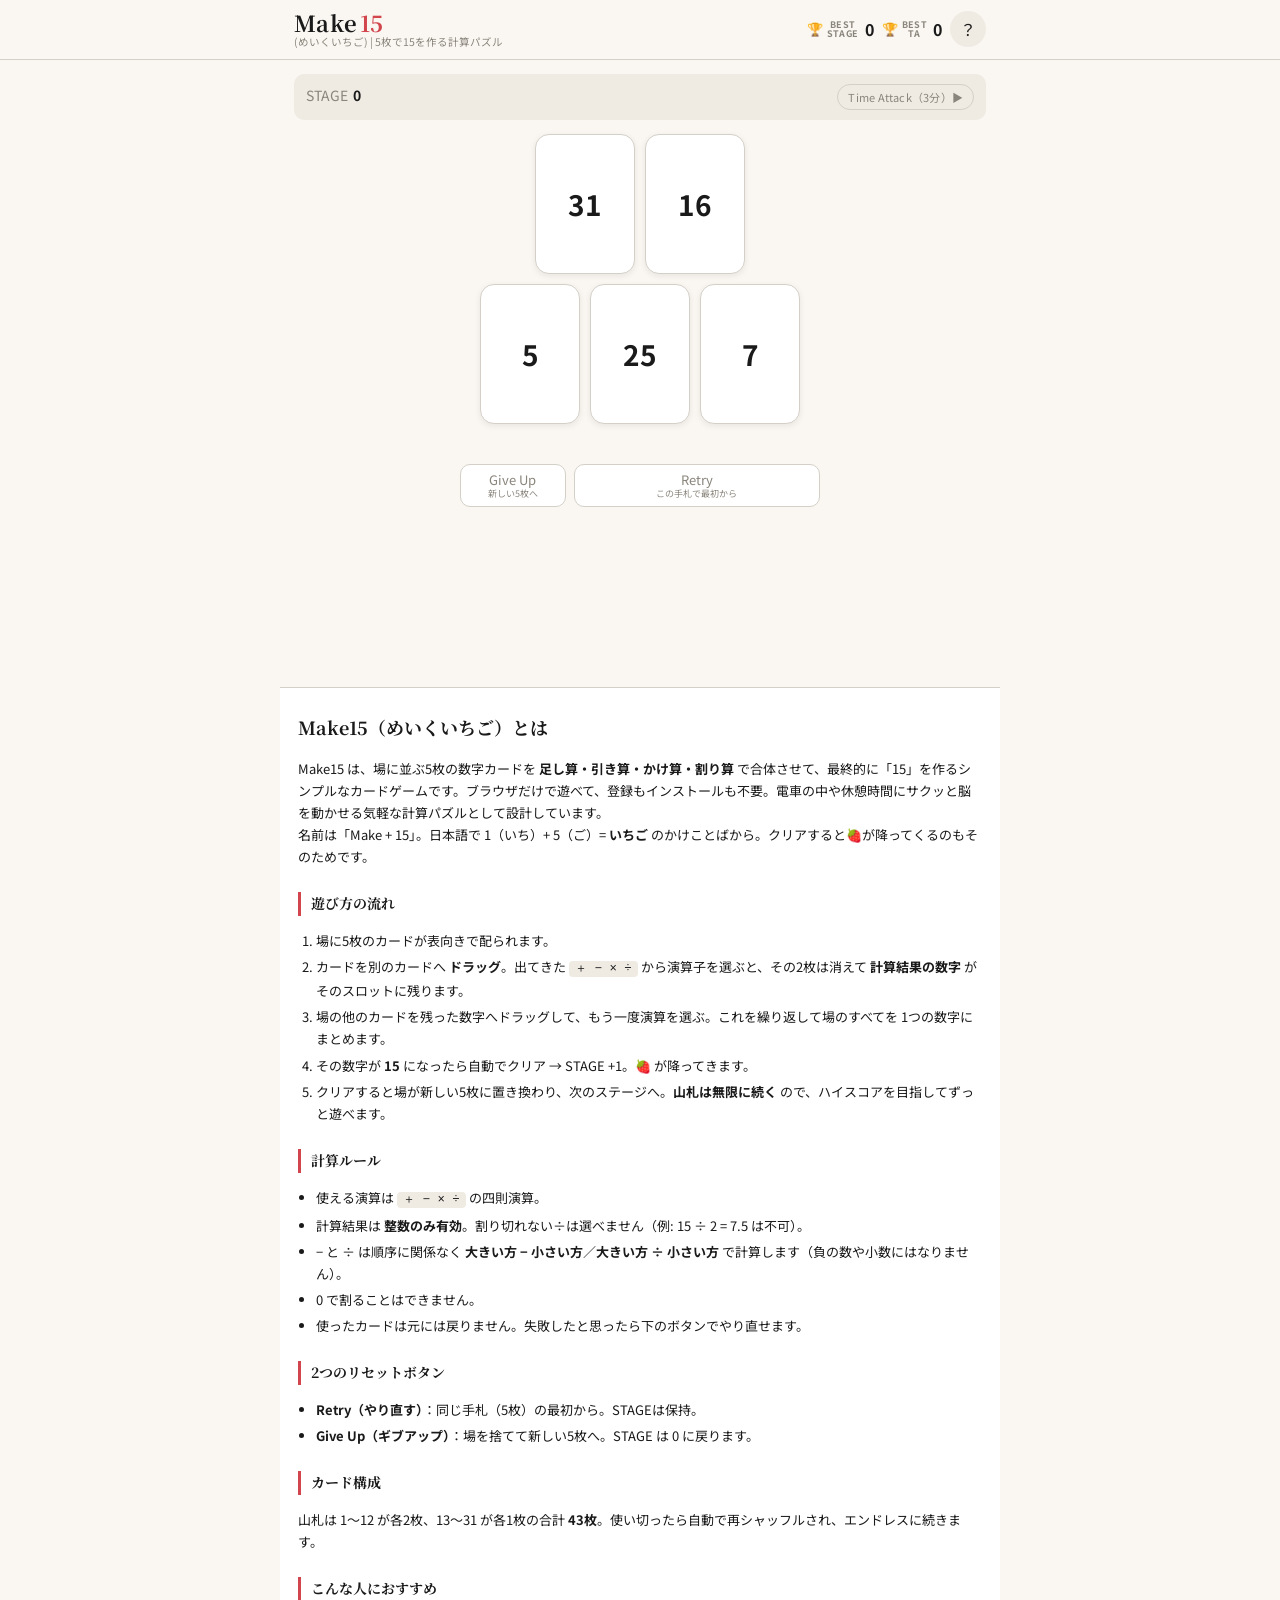
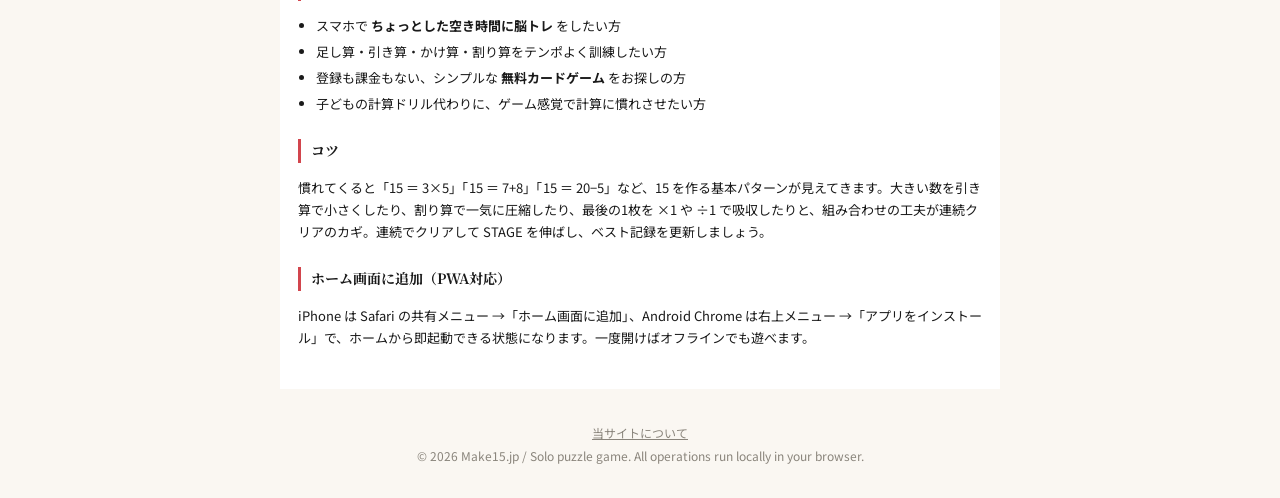
==== commit 335d84e4: "Fix '通常モードへ' button text invisible (was inheriting color: #fff over white bg)" ====
--- a/index.html
+++ b/index.html
@@ -38,7 +38,7 @@
 <link rel="preconnect" href="https://fonts.googleapis.com">
 <link rel="preconnect" href="https://fonts.gstatic.com" crossorigin>
 <link href="https://fonts.googleapis.com/css2?family=Noto+Sans+JP:wght@400;700&family=Noto+Serif+JP:wght@700&display=swap" rel="stylesheet">
-<link rel="stylesheet" href="css/style.css?v=20260428ay">
+<link rel="stylesheet" href="css/style.css?v=20260428az">
 
 <script type="application/ld+json">
 {
@@ -211,10 +211,10 @@
   });
 }
 </script>
-<script src="js/deck.js?v=20260428ay"></script>
-<script src="js/evaluator.js?v=20260428ay"></script>
-<script src="js/game.js?v=20260428ay"></script>
-<script src="js/ui.js?v=20260428ay"></script>
-<script src="js/main.js?v=20260428ay"></script>
+<script src="js/deck.js?v=20260428az"></script>
+<script src="js/evaluator.js?v=20260428az"></script>
+<script src="js/game.js?v=20260428az"></script>
+<script src="js/ui.js?v=20260428az"></script>
+<script src="js/main.js?v=20260428az"></script>
 </body>
 </html>
--- a/css/style.css
+++ b/css/style.css
@@ -854,7 +854,12 @@
   border-radius: var(--radius);
   margin-top: 16px;
   font-size: 16px;
-  color: #fff;
+}
+.modal-inner .btn.btn-primary.modal-close { color: #fff; }
+.modal-inner .btn.btn-secondary.modal-close {
+  color: var(--ink);
+  background: var(--card-bg);
+  border: 1.5px solid var(--card-border);
 }
 
 /* ----- iOS PWA install hint ----- */
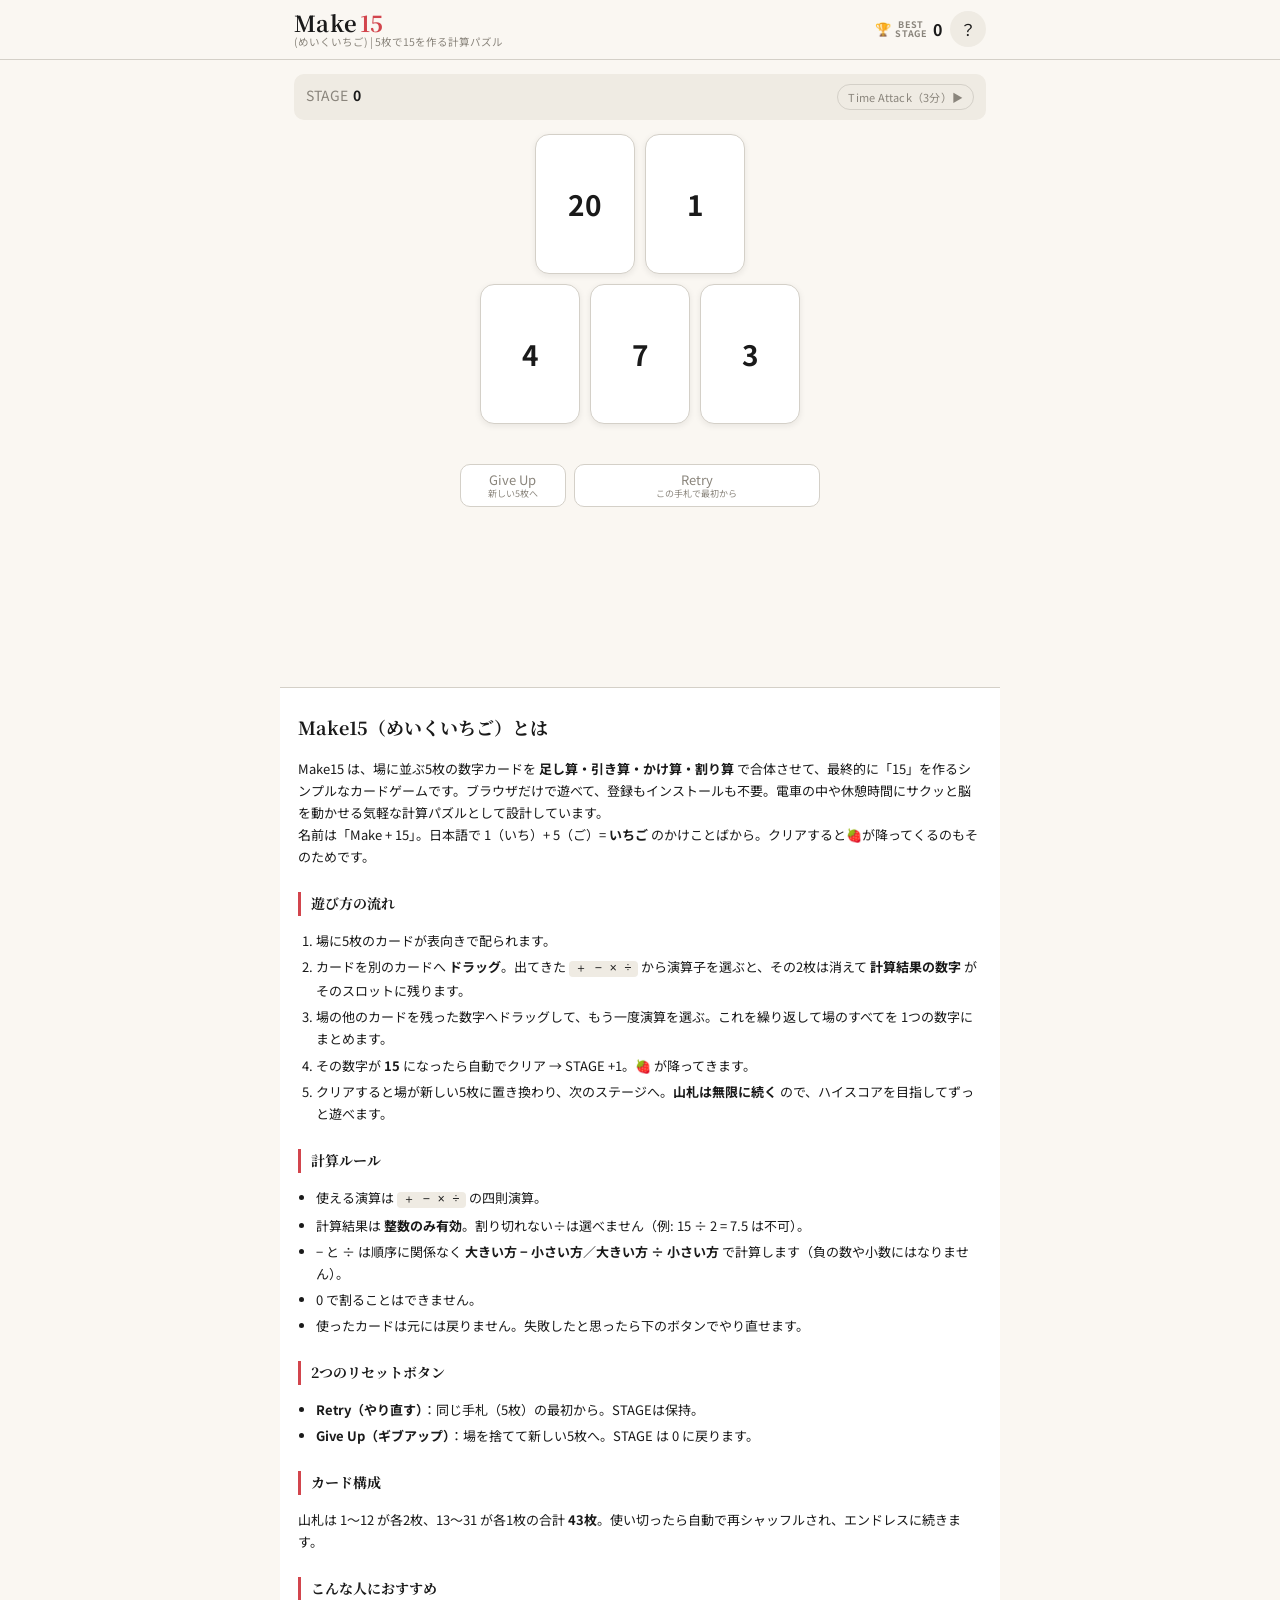
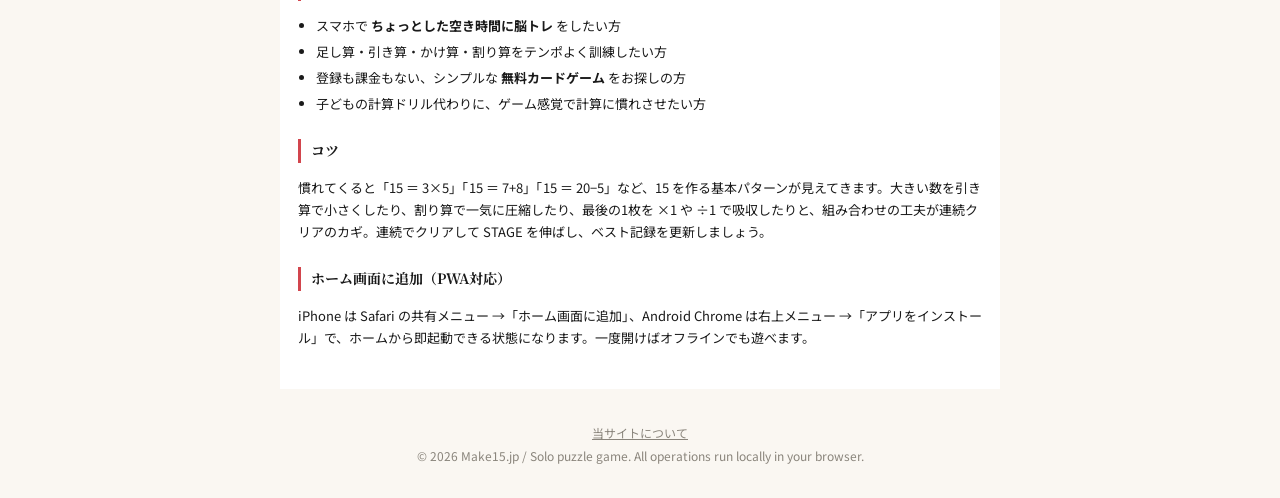
==== commit 7e88e9ba: "Fix BEST TA leaking into normal mode + '回'→'ステージ' - Global [hidden] { display: none !important } so " ====
--- a/index.html
+++ b/index.html
@@ -38,7 +38,7 @@
 <link rel="preconnect" href="https://fonts.googleapis.com">
 <link rel="preconnect" href="https://fonts.gstatic.com" crossorigin>
 <link href="https://fonts.googleapis.com/css2?family=Noto+Sans+JP:wght@400;700&family=Noto+Serif+JP:wght@700&display=swap" rel="stylesheet">
-<link rel="stylesheet" href="css/style.css?v=20260428az">
+<link rel="stylesheet" href="css/style.css?v=20260428ba">
 
 <script type="application/ld+json">
 {
@@ -194,7 +194,7 @@
 <div id="ta-end-modal" class="modal" hidden role="dialog" aria-labelledby="ta-end-title" aria-modal="true">
   <div class="modal-inner">
     <h2 id="ta-end-title">⏱ TIME UP！</h2>
-    <p style="text-align:center;font-size:18px;">3分で <strong id="ta-end-clears" style="font-size:36px;color:var(--accent);">0</strong> 回クリア</p>
+    <p style="text-align:center;font-size:18px;">3分で <strong id="ta-end-clears" style="font-size:36px;color:var(--accent);">0</strong> ステージクリア</p>
     <p style="text-align:center;" id="ta-end-best">BEST TA: 0</p>
     <button id="btn-ta-restart" class="btn btn-primary" type="button" style="width:100%;margin-top:12px;">もう一度3分</button>
     <button class="modal-close btn btn-secondary" type="button" data-target="ta-end-modal" style="width:100%;margin-top:8px;">通常モードへ</button>
@@ -211,10 +211,10 @@
   });
 }
 </script>
-<script src="js/deck.js?v=20260428az"></script>
-<script src="js/evaluator.js?v=20260428az"></script>
-<script src="js/game.js?v=20260428az"></script>
-<script src="js/ui.js?v=20260428az"></script>
-<script src="js/main.js?v=20260428az"></script>
+<script src="js/deck.js?v=20260428ba"></script>
+<script src="js/evaluator.js?v=20260428ba"></script>
+<script src="js/game.js?v=20260428ba"></script>
+<script src="js/ui.js?v=20260428ba"></script>
+<script src="js/main.js?v=20260428ba"></script>
 </body>
 </html>
--- a/css/style.css
+++ b/css/style.css
@@ -45,6 +45,9 @@
   padding: 0;
 }
 button:disabled { cursor: not-allowed; opacity: 0.4; }
+
+/* HTML hidden 属性が CSS の display 指定で上書きされないように */
+[hidden] { display: none !important; }
 
 /* ----- Header ----- */
 .site-header {
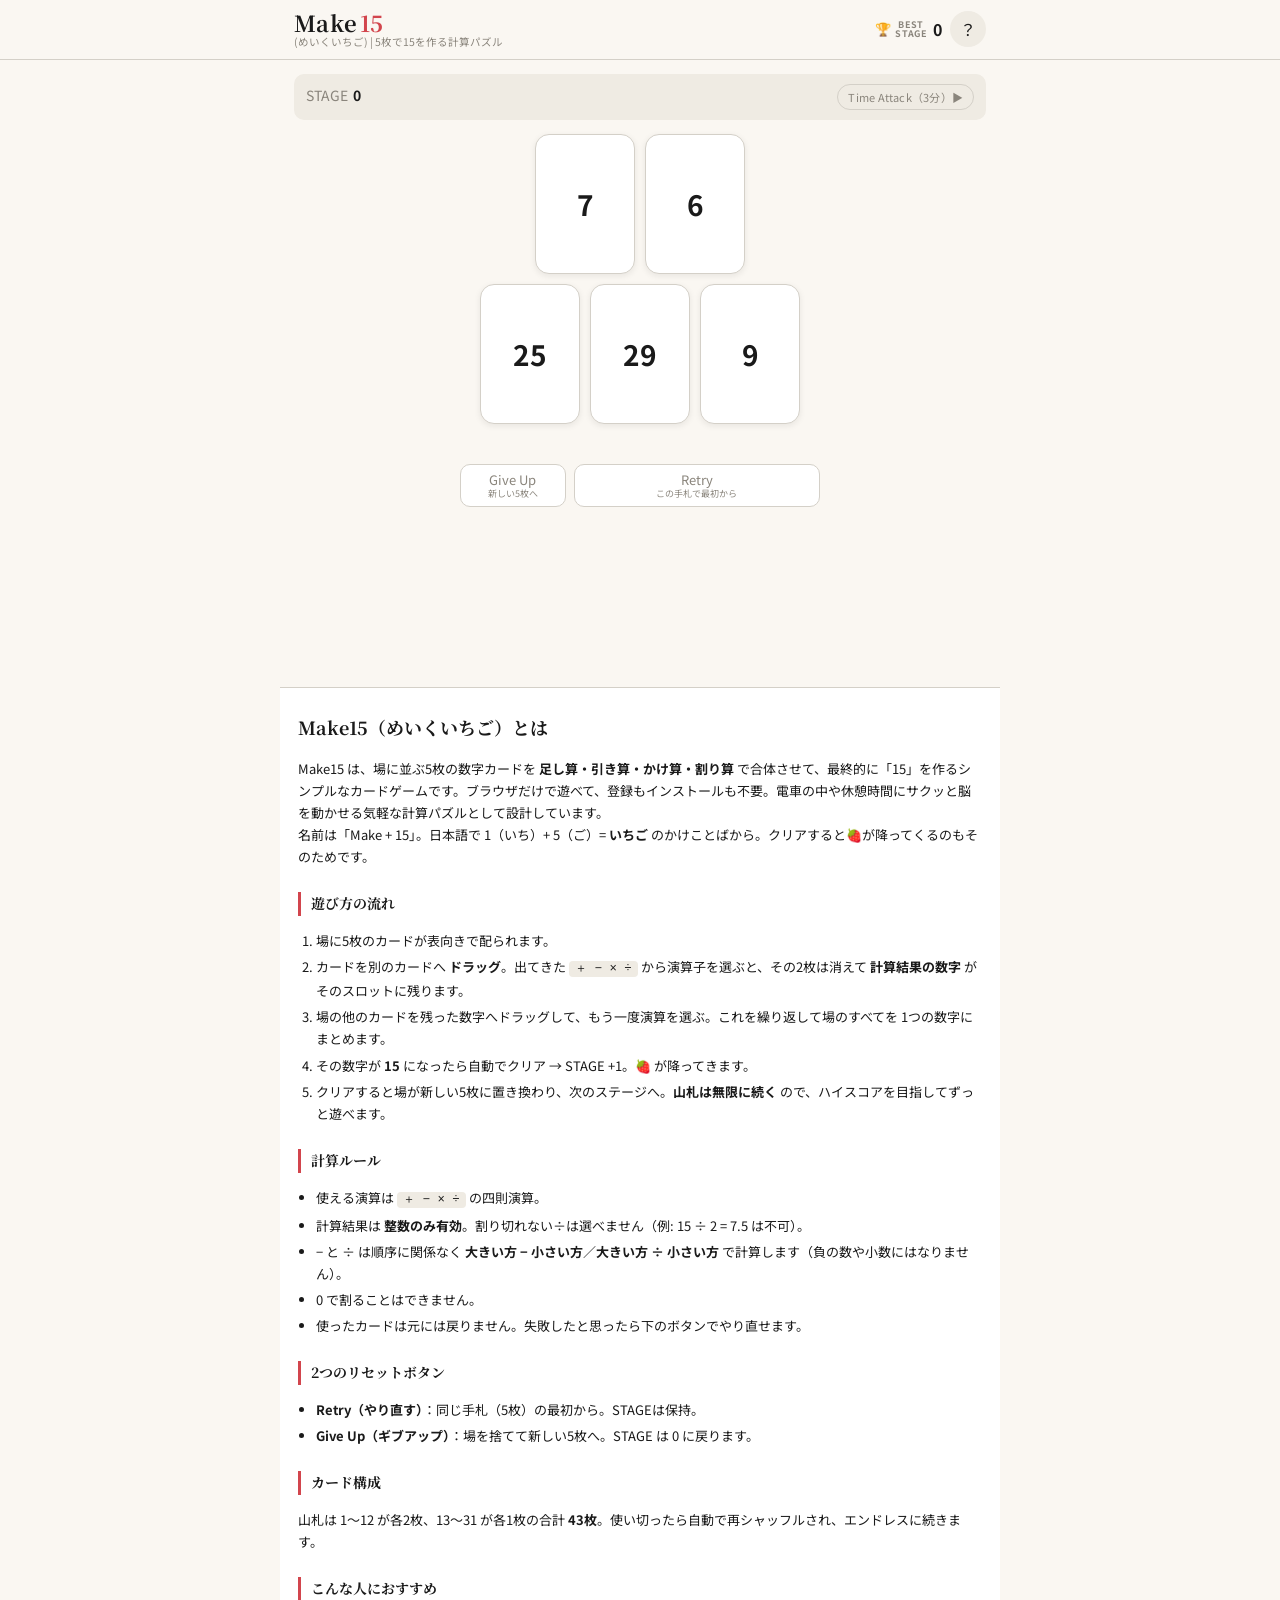
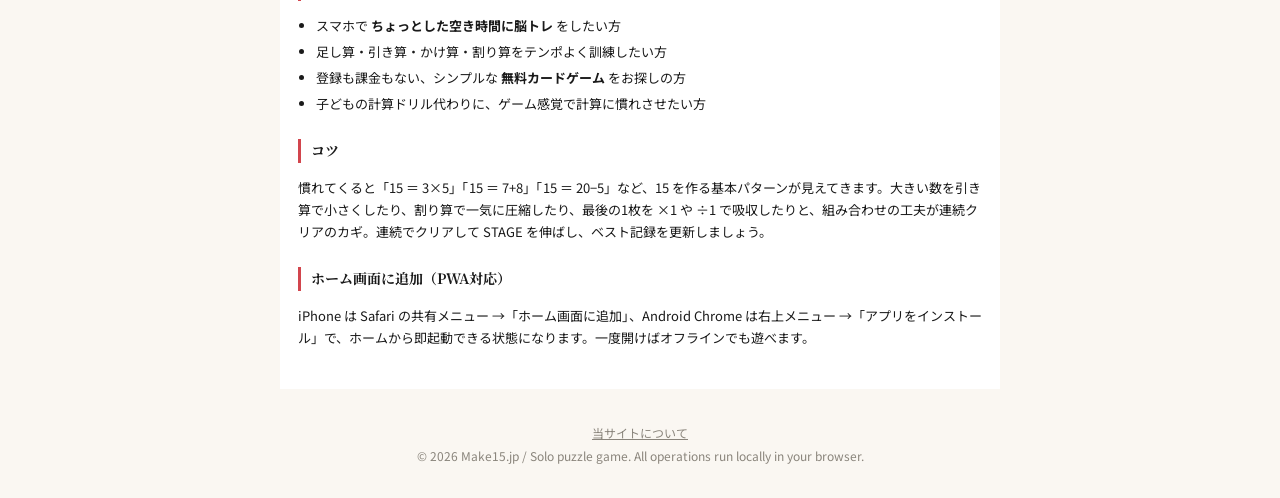
==== commit 7bbd86b2: "Replace 'BEST TA' with 'BEST Time Attack' across the site" ====
--- a/index.html
+++ b/index.html
@@ -38,7 +38,7 @@
 <link rel="preconnect" href="https://fonts.googleapis.com">
 <link rel="preconnect" href="https://fonts.gstatic.com" crossorigin>
 <link href="https://fonts.googleapis.com/css2?family=Noto+Sans+JP:wght@400;700&family=Noto+Serif+JP:wght@700&display=swap" rel="stylesheet">
-<link rel="stylesheet" href="css/style.css?v=20260428ba">
+<link rel="stylesheet" href="css/style.css?v=20260428bb">
 
 <script type="application/ld+json">
 {
@@ -71,7 +71,7 @@
     </h1>
     <div class="header-meta">
       <span class="best-score" id="best-stage" aria-label="ベストステージ">🏆 <span class="best-label">BEST<br>STAGE</span> <strong id="stat-best">0</strong></span>
-      <span class="best-score ta-only" id="best-ta" aria-label="ベストタイムアタック" hidden>🏆 <span class="best-label">BEST<br>TA</span> <strong id="stat-best-ta">0</strong></span>
+      <span class="best-score ta-only" id="best-ta" aria-label="ベストタイムアタック" hidden>🏆 <span class="best-label">BEST<br>Time Attack</span> <strong id="stat-best-ta">0</strong></span>
       <button id="btn-rules" type="button" class="icon-btn" aria-label="ルール">？</button>
     </div>
   </div>
@@ -195,7 +195,7 @@
   <div class="modal-inner">
     <h2 id="ta-end-title">⏱ TIME UP！</h2>
     <p style="text-align:center;font-size:18px;">3分で <strong id="ta-end-clears" style="font-size:36px;color:var(--accent);">0</strong> ステージクリア</p>
-    <p style="text-align:center;" id="ta-end-best">BEST TA: 0</p>
+    <p style="text-align:center;" id="ta-end-best">BEST Time Attack: 0</p>
     <button id="btn-ta-restart" class="btn btn-primary" type="button" style="width:100%;margin-top:12px;">もう一度3分</button>
     <button class="modal-close btn btn-secondary" type="button" data-target="ta-end-modal" style="width:100%;margin-top:8px;">通常モードへ</button>
   </div>
@@ -211,10 +211,10 @@
   });
 }
 </script>
-<script src="js/deck.js?v=20260428ba"></script>
-<script src="js/evaluator.js?v=20260428ba"></script>
-<script src="js/game.js?v=20260428ba"></script>
-<script src="js/ui.js?v=20260428ba"></script>
-<script src="js/main.js?v=20260428ba"></script>
+<script src="js/deck.js?v=20260428bb"></script>
+<script src="js/evaluator.js?v=20260428bb"></script>
+<script src="js/game.js?v=20260428bb"></script>
+<script src="js/ui.js?v=20260428bb"></script>
+<script src="js/main.js?v=20260428bb"></script>
 </body>
 </html>
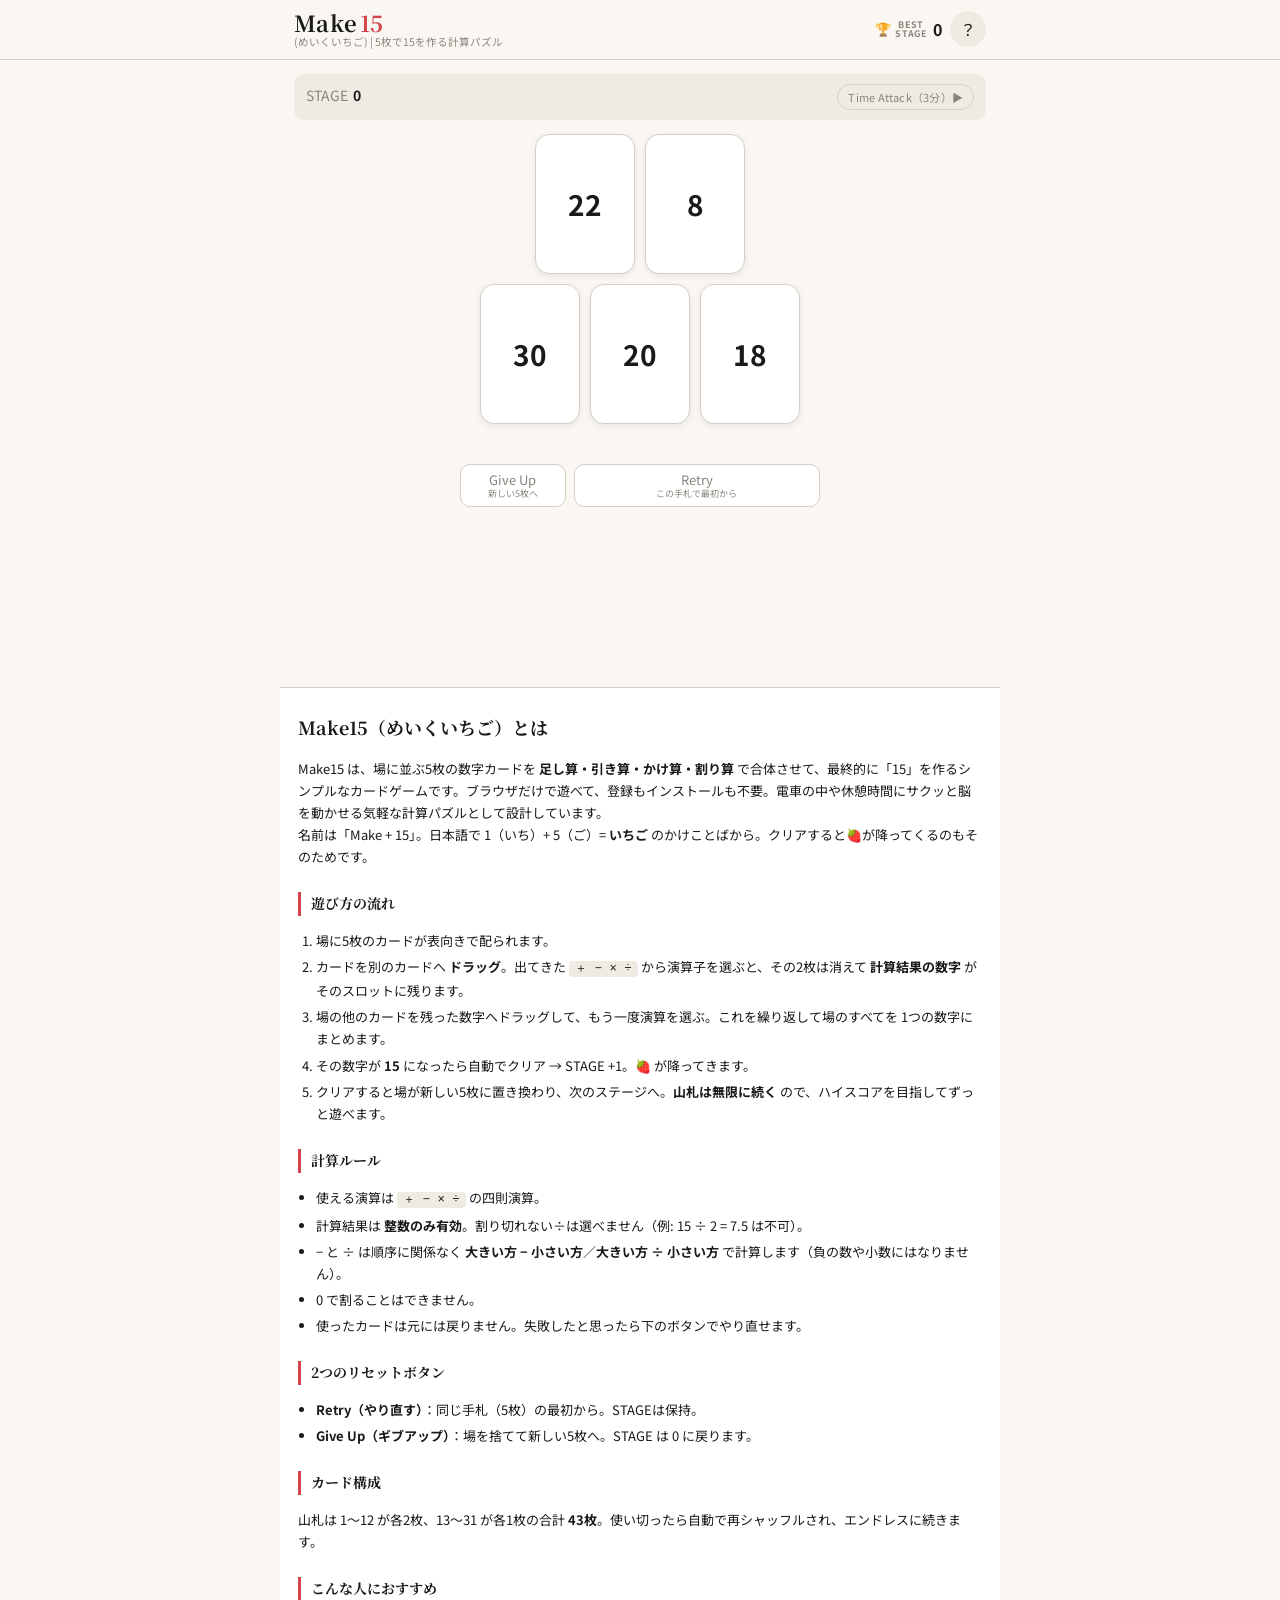
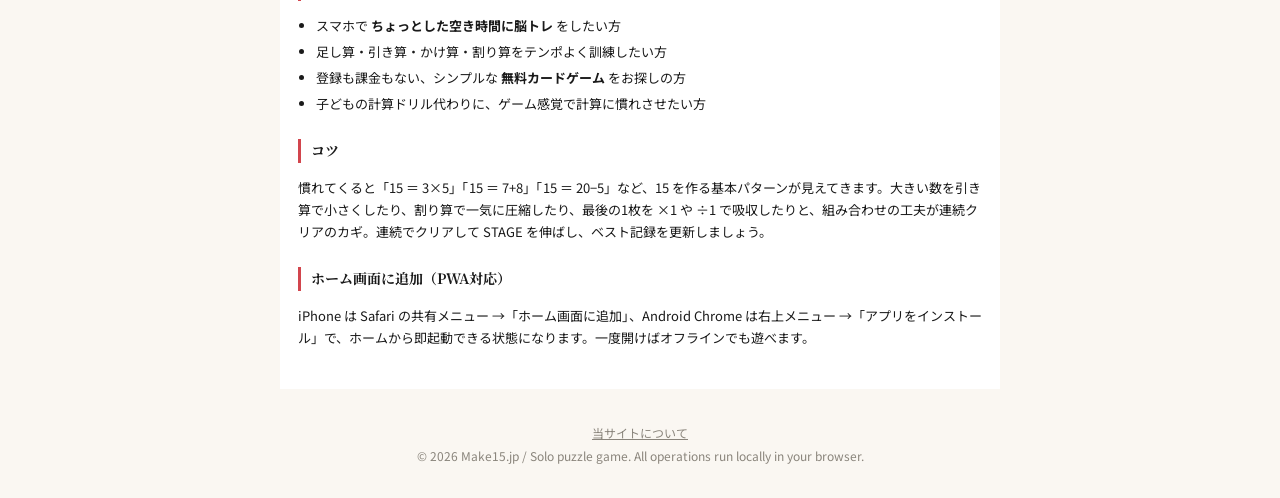
==== commit a7405444: "Fix '閉じる' invisible (modal-close transparent bg overriding .btn-primary) + add 10秒以内 bonus rule" ====
--- a/index.html
+++ b/index.html
@@ -38,7 +38,7 @@
 <link rel="preconnect" href="https://fonts.googleapis.com">
 <link rel="preconnect" href="https://fonts.gstatic.com" crossorigin>
 <link href="https://fonts.googleapis.com/css2?family=Noto+Sans+JP:wght@400;700&family=Noto+Serif+JP:wght@700&display=swap" rel="stylesheet">
-<link rel="stylesheet" href="css/style.css?v=20260428bb">
+<link rel="stylesheet" href="css/style.css?v=20260428bc">
 
 <script type="application/ld+json">
 {
@@ -179,6 +179,7 @@
       <li>計算結果は <strong>整数のみ</strong>（割り切れない÷は選べない）。</li>
       <li>− と ÷ は順序に関係なく <strong>大きい方−小さい方／大きい方÷小さい方</strong>。</li>
       <li><strong>Give Up</strong>：場を捨てて新しい5枚へ／<strong>Retry</strong>：同じ手札の最初から（スコア保持）。</li>
+      <li><strong>10秒以内</strong> にクリアすると🍓5倍の特別演出！</li>
     </ul>
 
     <h3 class="modal-origin-h">名前の由来 🍓</h3>
@@ -211,10 +212,10 @@
   });
 }
 </script>
-<script src="js/deck.js?v=20260428bb"></script>
-<script src="js/evaluator.js?v=20260428bb"></script>
-<script src="js/game.js?v=20260428bb"></script>
-<script src="js/ui.js?v=20260428bb"></script>
-<script src="js/main.js?v=20260428bb"></script>
+<script src="js/deck.js?v=20260428bc"></script>
+<script src="js/evaluator.js?v=20260428bc"></script>
+<script src="js/game.js?v=20260428bc"></script>
+<script src="js/ui.js?v=20260428bc"></script>
+<script src="js/main.js?v=20260428bc"></script>
 </body>
 </html>
--- a/css/style.css
+++ b/css/style.css
@@ -858,7 +858,11 @@
   margin-top: 16px;
   font-size: 16px;
 }
-.modal-inner .btn.btn-primary.modal-close { color: #fff; }
+.modal-inner .btn.btn-primary.modal-close {
+  color: #fff;
+  background: var(--accent);
+}
+.modal-inner .btn.btn-primary.modal-close:hover { background: #b93b42; }
 .modal-inner .btn.btn-secondary.modal-close {
   color: var(--ink);
   background: var(--card-bg);
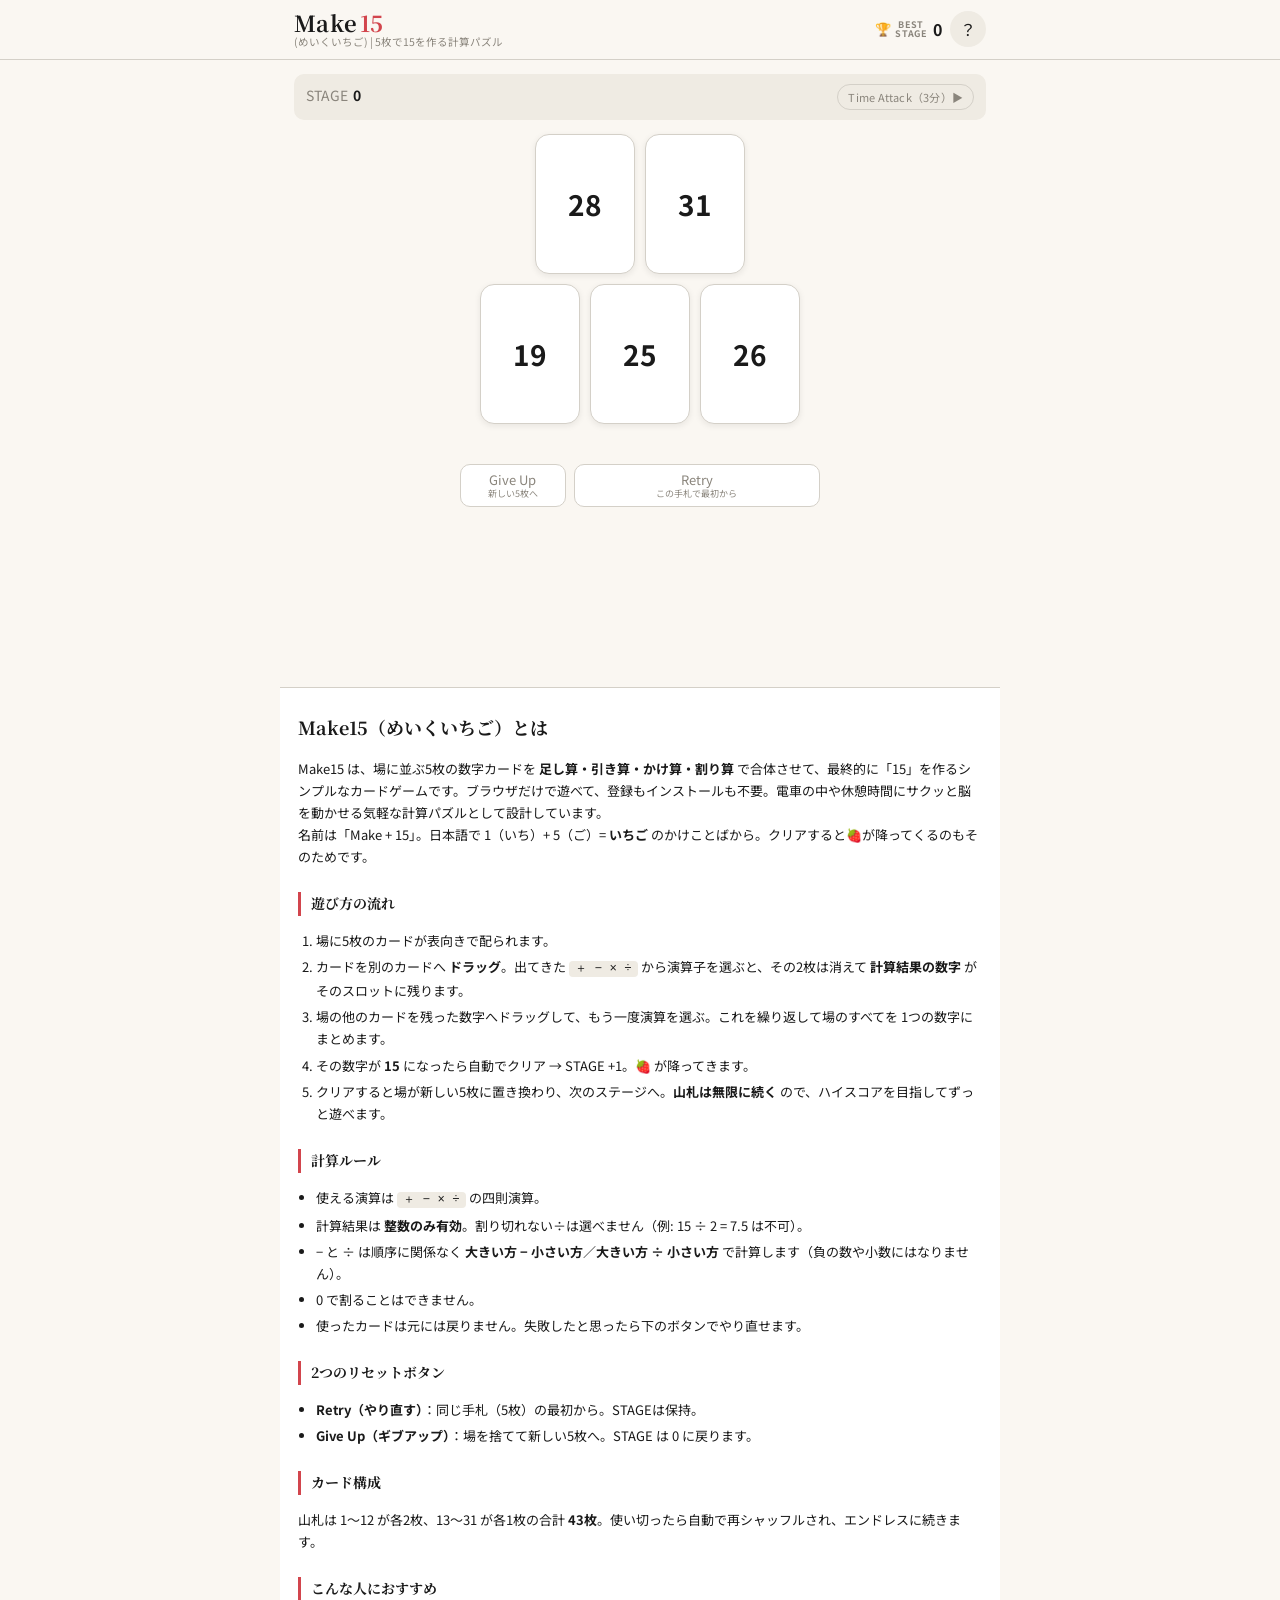
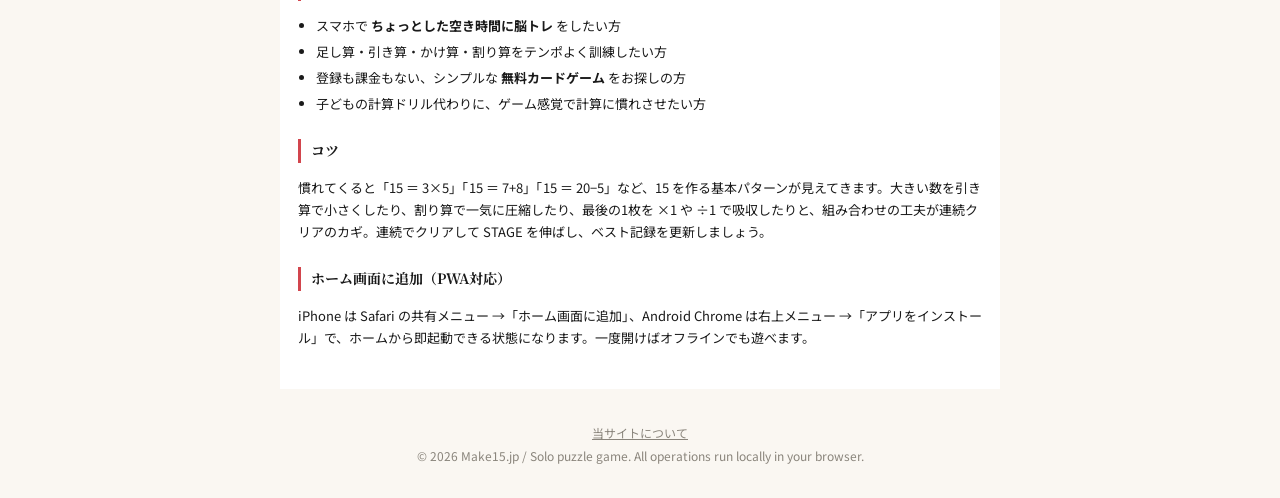
==== commit 518805bb: "TA tick: only update timer text (was re-rendering entire field every second causing card flicker)" ====
--- a/index.html
+++ b/index.html
@@ -38,7 +38,7 @@
 <link rel="preconnect" href="https://fonts.googleapis.com">
 <link rel="preconnect" href="https://fonts.gstatic.com" crossorigin>
 <link href="https://fonts.googleapis.com/css2?family=Noto+Sans+JP:wght@400;700&family=Noto+Serif+JP:wght@700&display=swap" rel="stylesheet">
-<link rel="stylesheet" href="css/style.css?v=20260428bc">
+<link rel="stylesheet" href="css/style.css?v=20260428bd">
 
 <script type="application/ld+json">
 {
@@ -212,10 +212,10 @@
   });
 }
 </script>
-<script src="js/deck.js?v=20260428bc"></script>
-<script src="js/evaluator.js?v=20260428bc"></script>
-<script src="js/game.js?v=20260428bc"></script>
-<script src="js/ui.js?v=20260428bc"></script>
-<script src="js/main.js?v=20260428bc"></script>
+<script src="js/deck.js?v=20260428bd"></script>
+<script src="js/evaluator.js?v=20260428bd"></script>
+<script src="js/game.js?v=20260428bd"></script>
+<script src="js/ui.js?v=20260428bd"></script>
+<script src="js/main.js?v=20260428bd"></script>
 </body>
 </html>
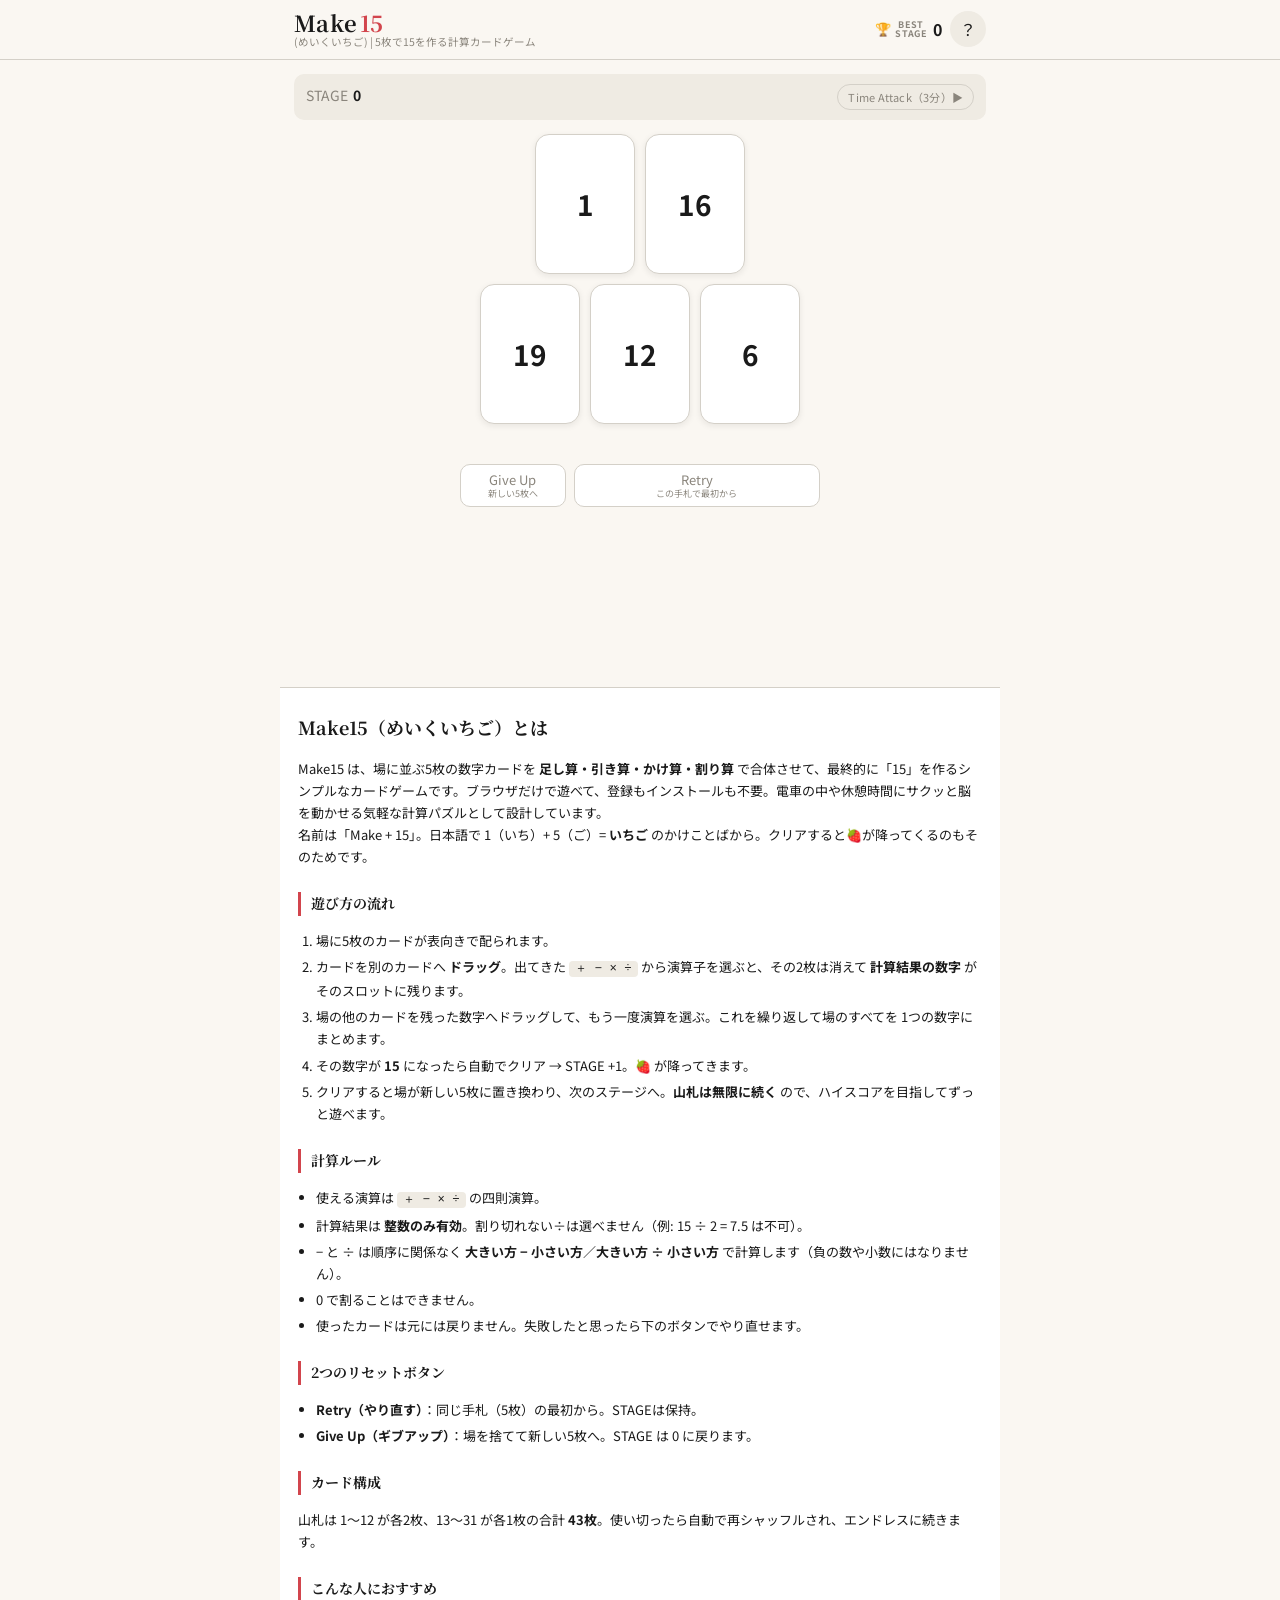
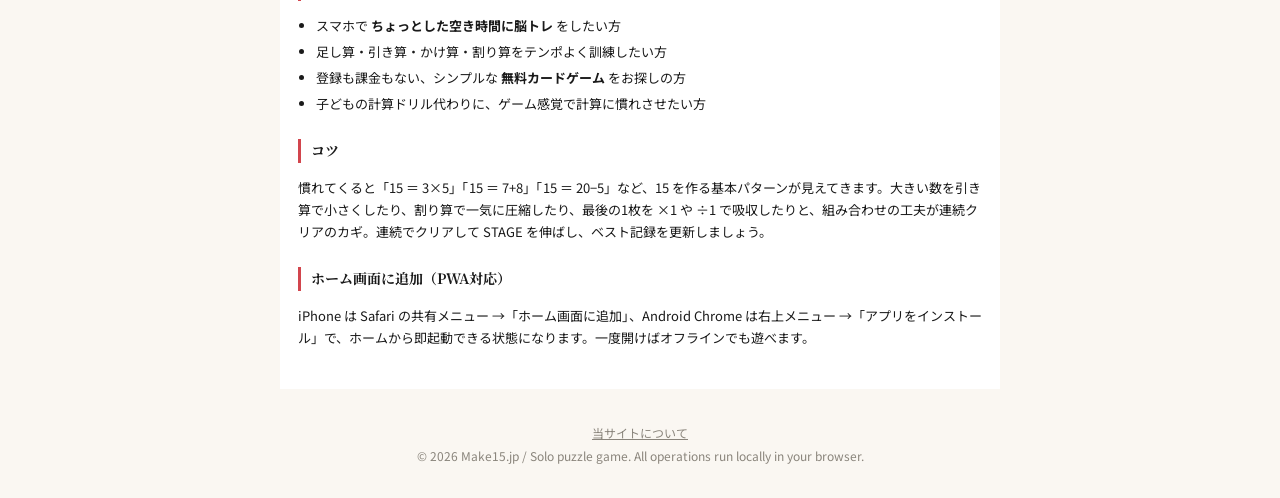
==== commit 2150e603: "Title/h1: 計算パズル → 計算カードゲーム" ====
--- a/index.html
+++ b/index.html
@@ -5,10 +5,10 @@
 <meta name="viewport" content="width=device-width, initial-scale=1.0, viewport-fit=cover">
 <meta name="theme-color" content="#FAF7F2">
 <meta name="google-site-verification" content="ym3XAgEOGQ2ukQBIhpJ_e4c_xEmJ5TNGTEgjkb8IQSM" />
-<title>Make15 (めいくいちご) | 5枚で15を作る計算パズル</title>
+<title>Make15 (めいくいちご) | 5枚で15を作る計算カードゲーム</title>
 <meta name="description" content="Make15は5枚のカードを足し算・引き算・かけ算・割り算で組み合わせて15を作るカードゲーム。無料、登録不要、スマホでサクサク遊べる脳トレゲーム。">
 
-<meta property="og:title" content="Make15 (めいくいちご) | 5枚で15を作る計算パズル">
+<meta property="og:title" content="Make15 (めいくいちご) | 5枚で15を作る計算カードゲーム">
 <meta property="og:description" content="5枚のカードで15を作る無料カードゲーム">
 <meta property="og:image" content="https://make15.jp/assets/og.png">
 <meta property="og:url" content="https://make15.jp/">
@@ -17,7 +17,7 @@
 <meta property="og:site_name" content="Make15">
 
 <meta name="twitter:card" content="summary_large_image">
-<meta name="twitter:title" content="Make15 (めいくいちご) | 5枚で15を作る計算パズル">
+<meta name="twitter:title" content="Make15 (めいくいちご) | 5枚で15を作る計算カードゲーム">
 <meta name="twitter:description" content="5枚のカードで15を作る無料カードゲーム">
 <meta name="twitter:image" content="https://make15.jp/assets/og.png">
 
@@ -67,7 +67,7 @@
   <div class="header-inner">
     <h1 class="logo">
       <a href="/" aria-label="Make15 (めいくいちご) トップへ"><span class="logo-main">Make<span class="logo-num">15</span></span></a>
-      <span class="logo-sub">(めいくいちご) | 5枚で15を作る計算パズル</span>
+      <span class="logo-sub">(めいくいちご) | 5枚で15を作る計算カードゲーム</span>
     </h1>
     <div class="header-meta">
       <span class="best-score" id="best-stage" aria-label="ベストステージ">🏆 <span class="best-label">BEST<br>STAGE</span> <strong id="stat-best">0</strong></span>
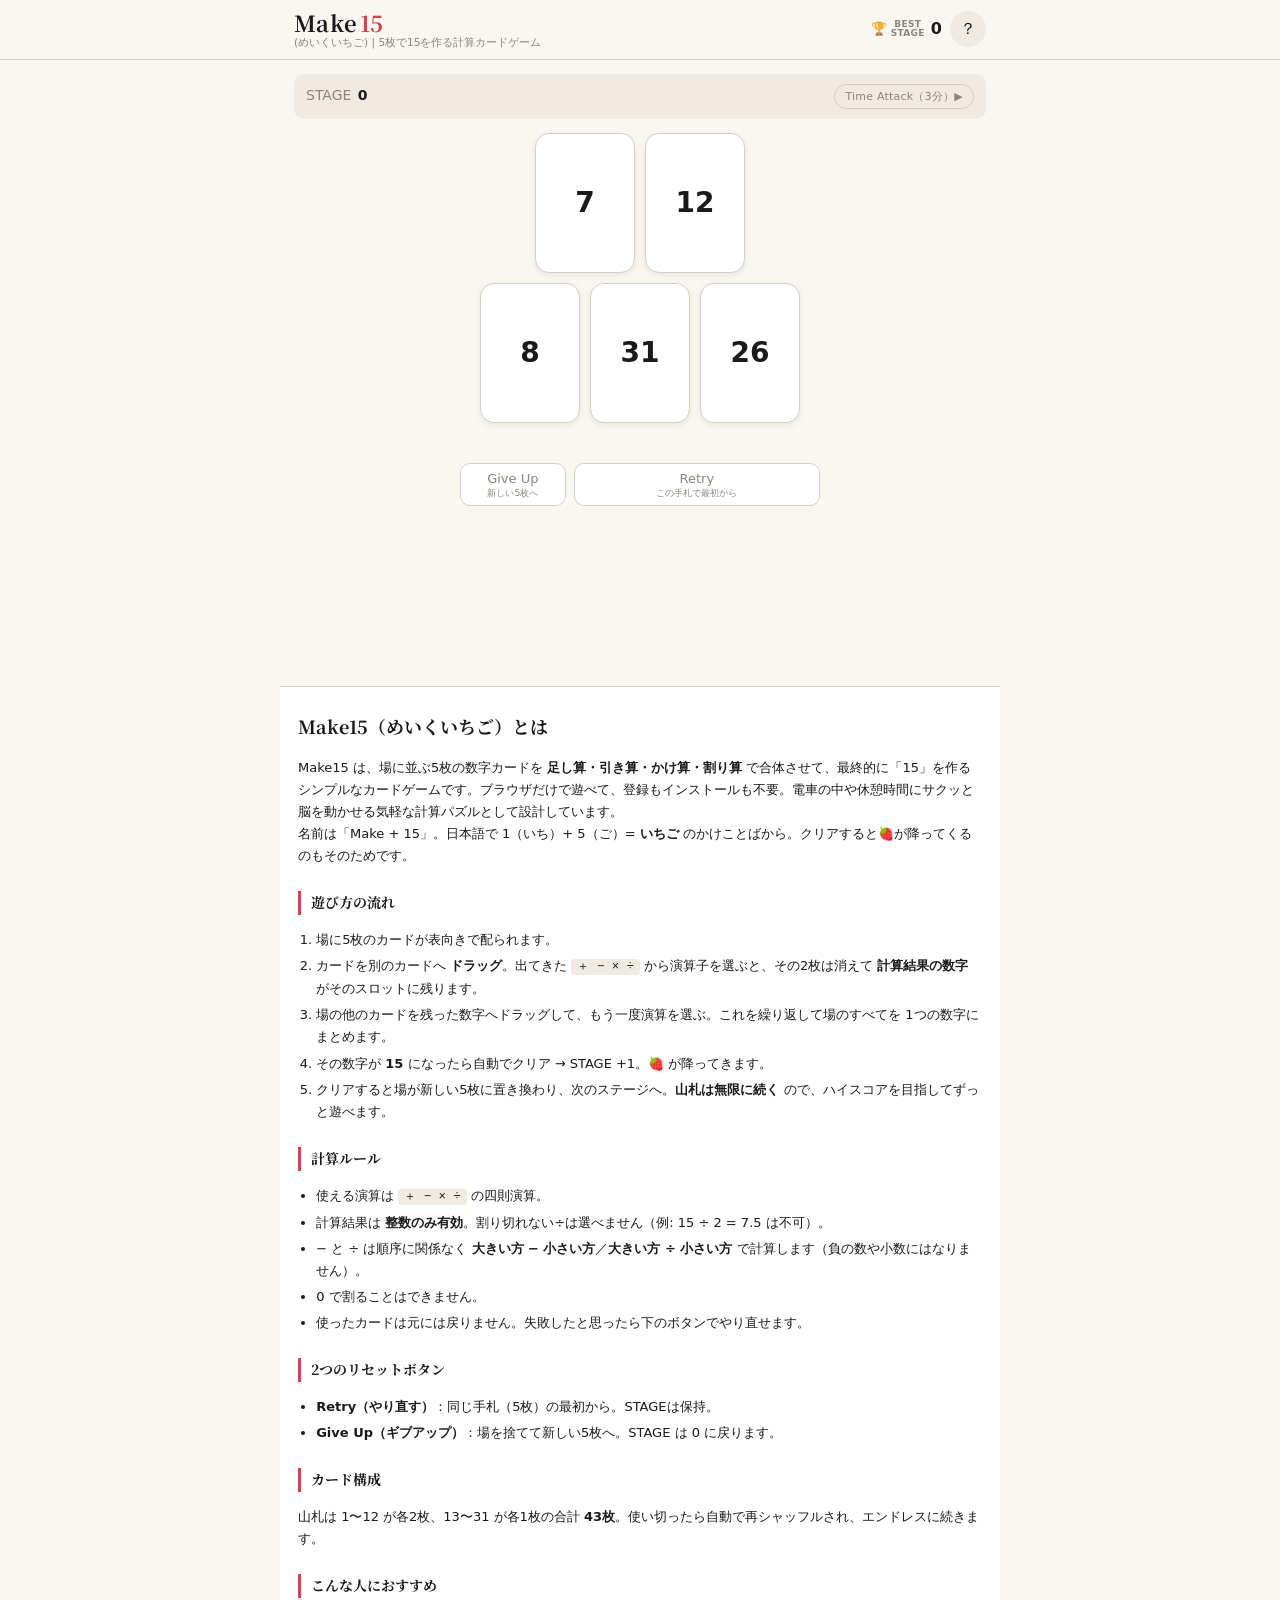
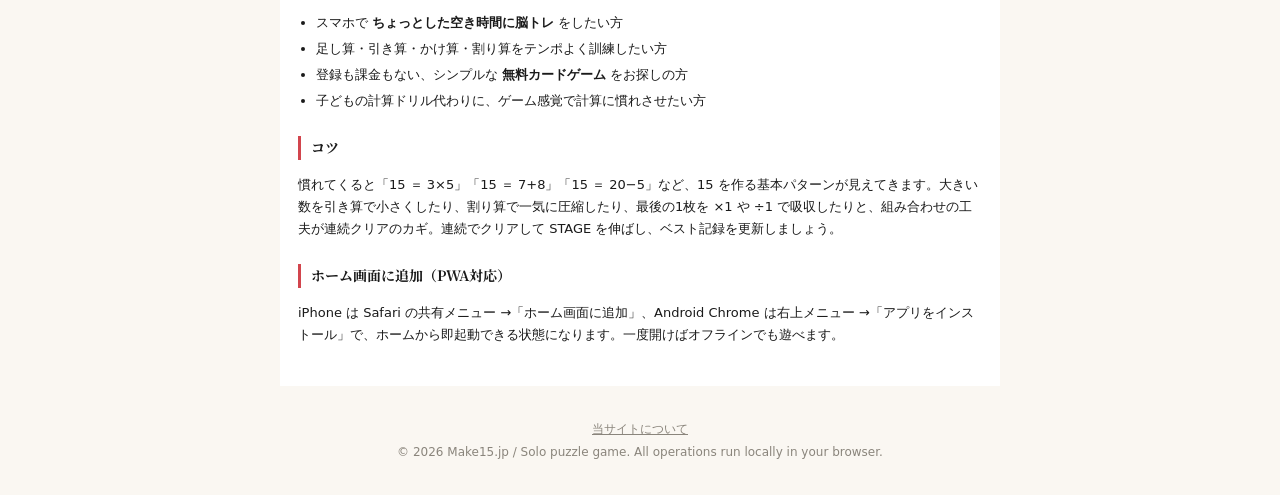
==== commit d4d5fbbe: "Lighten site: system sans font, subset serif logo font, prune dead code, fix SW cache - Drop Noto Sa" ====
--- a/index.html
+++ b/index.html
@@ -37,8 +37,8 @@
 
 <link rel="preconnect" href="https://fonts.googleapis.com">
 <link rel="preconnect" href="https://fonts.gstatic.com" crossorigin>
-<link href="https://fonts.googleapis.com/css2?family=Noto+Sans+JP:wght@400;700&family=Noto+Serif+JP:wght@700&display=swap" rel="stylesheet">
-<link rel="stylesheet" href="css/style.css?v=20260428bd">
+<link href="https://fonts.googleapis.com/css2?family=Noto+Serif+JP:wght@700&display=swap&text=%28%290123456789ABCDEFGHIJKLMNOPQRSTUVWXYZabcdefghijklmnopqrstuvwxyz%7C%E2%80%94%E3%81%84%E3%81%8A%E3%81%8F%E3%81%93%E3%81%94%E3%81%99%E3%81%9B%E3%81%A1%E3%81%A4%E3%81%A6%E3%81%A7%E3%81%A8%E3%81%AA%E3%81%AB%E3%81%AE%E3%81%AF%E3%81%B3%E3%82%81%E3%82%8B%E3%82%8C%E3%82%8F%E3%82%92%E3%82%93%E3%82%A4%E3%82%AB%E3%82%B2%E3%82%B3%E3%82%B5%E3%82%B7%E3%82%BB%E3%82%BF%E3%83%83%E3%83%84%E3%83%88%E3%83%89%E3%83%90%E3%83%97%E3%83%9B%E3%83%9C%E3%83%9D%E3%83%A0%E3%83%A9%E3%83%AA%E3%83%AB%E3%83%B3%E3%83%BC%E4%BA%8B%E4%BA%BA%E4%BD%9C%E5%85%8D%E5%89%8D%E5%8A%A0%E5%90%88%E5%90%8D%E5%95%8F%E5%96%B6%E5%AF%BE%E5%BD%93%E5%BF%9C%E6%88%90%E6%96%B9%E6%9D%A5%E6%9E%9A%E6%A7%8B%E6%A8%A9%E6%B5%81%E7%94%B1%E7%94%BB%E7%AE%97%E8%80%85%E8%91%97%E8%A8%88%E8%B2%AC%E8%BF%BD%E9%81%8A%E9%81%8B%E9%9D%A2%E9%A0%85%EF%BC%81%EF%BC%88%EF%BC%89" rel="stylesheet">
+<link rel="stylesheet" href="css/style.css?v=20260428be">
 
 <script type="application/ld+json">
 {
@@ -88,8 +88,6 @@
     <button id="btn-ta-stop" type="button" class="btn-ta-stop" hidden>STOP</button>
   </section>
 
-  <p id="pass-hint" class="pass-hint" hidden>捨てるカードをタップしてください</p>
-
   <section id="field" class="field" aria-label="場のカード"></section>
 
   <div id="feedback" class="feedback" aria-live="polite"></div>
@@ -97,13 +95,6 @@
   <section class="actions">
     <button id="btn-giveup" type="button" class="btn btn-secondary">Give Up<span class="btn-sub">新しい5枚へ</span></button>
     <button id="btn-restart" type="button" class="btn btn-secondary">Retry<span class="btn-sub">この手札で最初から</span></button>
-  </section>
-
-  <section id="end-banner" class="end-banner" hidden>
-    <h2 id="end-title">ゲーム終了</h2>
-    <p>スコア <strong id="end-score">0</strong> 枚</p>
-    <p id="end-best">ベストスコア: 0</p>
-    <button id="btn-end-new" type="button" class="btn btn-primary">もう一度</button>
   </section>
 
   <div id="ad-slot-bottom" class="ad-slot" aria-hidden="true">
@@ -212,10 +203,9 @@
   });
 }
 </script>
-<script src="js/deck.js?v=20260428bd"></script>
-<script src="js/evaluator.js?v=20260428bd"></script>
-<script src="js/game.js?v=20260428bd"></script>
-<script src="js/ui.js?v=20260428bd"></script>
-<script src="js/main.js?v=20260428bd"></script>
+<script src="js/deck.js?v=20260428be"></script>
+<script src="js/game.js?v=20260428be"></script>
+<script src="js/ui.js?v=20260428be"></script>
+<script src="js/main.js?v=20260428be"></script>
 </body>
 </html>
--- a/css/style.css
+++ b/css/style.css
@@ -13,8 +13,8 @@
   --shadow-lift: 0 6px 16px rgba(26, 26, 26, 0.16);
   --radius: 10px;
   --radius-card: 14px;
-  --serif: 'Noto Serif JP', 'Hiragino Mincho ProN', 'Yu Mincho', serif;
-  --sans: 'Noto Sans JP', 'Hiragino Sans', 'Yu Gothic', system-ui, sans-serif;
+  --serif: 'Noto Serif JP', 'Hiragino Mincho ProN', 'Yu Mincho', YuMincho, serif;
+  --sans: 'Hiragino Sans', 'Hiragino Kaku Gothic ProN', 'Noto Sans JP', 'Noto Sans CJK JP', 'Yu Gothic', YuGothic, Meiryo, system-ui, sans-serif;
 }
 
 * { box-sizing: border-box; }
@@ -214,17 +214,6 @@
   color: var(--accent);
   font-size: 16px;
   font-variant-numeric: tabular-nums;
-}
-
-.pass-hint {
-  text-align: center;
-  background: var(--accent);
-  color: #fff;
-  padding: 8px 12px;
-  border-radius: var(--radius);
-  font-weight: 700;
-  margin: 0 0 12px;
-  animation: pulse 1.4s ease-in-out infinite;
 }
 
 /* ----- Computed cells (weight > 1) ----- */
@@ -271,15 +260,6 @@
   50% { box-shadow: 0 0 0 6px rgba(210,69,77,0.20); }
 }
 
-.card.is-drop-target {
-  border-color: var(--moss);
-  background: #F2F6EC;
-  box-shadow: 0 0 0 4px rgba(92,122,74,0.22);
-}
-@keyframes pulse {
-  0%, 100% { opacity: 1; }
-  50% { opacity: 0.7; }
-}
 
 /* ----- Field (cards) — 上段2 / 下段3 ----- */
 .field {
@@ -296,13 +276,6 @@
 .field > *:nth-child(3) { grid-column: 1 / span 2; grid-row: 2; }
 .field > *:nth-child(4) { grid-column: 3 / span 2; grid-row: 2; }
 .field > *:nth-child(5) { grid-column: 5 / span 2; grid-row: 2; }
-.field-empty {
-  grid-column: 1 / -1;
-  text-align: center;
-  color: var(--muted);
-  padding: 30px 0;
-  font-size: 14px;
-}
 
 .card-empty {
   aspect-ratio: 5 / 7;
@@ -356,27 +329,6 @@
   font-variant-numeric: tabular-nums;
   line-height: 1;
 }
-.card-mark {
-  position: absolute;
-  bottom: 6px;
-  right: 6px;
-  width: 10px;
-  height: 10px;
-  border-radius: 50%;
-  background: radial-gradient(circle, var(--accent) 30%, transparent 32%);
-  opacity: 0.55;
-}
-
-/* パスモード時はカードを赤い枠で強調 */
-body.pass-mode .card {
-  border-color: var(--accent);
-  animation: pass-glow 1.2s ease-in-out infinite;
-}
-@keyframes pass-glow {
-  0%, 100% { box-shadow: 0 0 0 0 rgba(210, 69, 77, 0.0); }
-  50% { box-shadow: 0 0 0 4px rgba(210, 69, 77, 0.18); }
-}
-
 /* ドラッグ中の演出 */
 body.is-dragging { user-select: none; cursor: grabbing; }
 .card { cursor: pointer; }
@@ -392,6 +344,7 @@
 }
 .card.is-drop-target {
   border-color: var(--moss);
+  background: #F2F6EC;
   box-shadow: 0 0 0 4px rgba(92, 122, 74, 0.22), var(--shadow);
   transform: translateY(-3px);
 }
@@ -495,15 +448,6 @@
 }
 .op-picker-cancel:hover { background: var(--soft); color: var(--ink); }
 
-.swipe-hint {
-  text-align: center;
-  font-size: 11.5px;
-  color: var(--muted);
-  margin: 8px 0 12px;
-  line-height: 1.5;
-  letter-spacing: 0.02em;
-}
-
 .field.shake { animation: shake 0.4s ease; }
 @keyframes shake {
   0%, 100% { transform: translateX(0); }
@@ -557,31 +501,6 @@
   100% { transform: scale(1); opacity: 1; }
 }
 
-/* ----- Utility row (parens, backspace, clear) ----- */
-.ops {
-  display: grid;
-  grid-template-columns: repeat(4, 1fr);
-  gap: 8px;
-  margin-bottom: 12px;
-}
-.op-btn {
-  background: var(--card-bg);
-  border: 1.5px solid var(--card-border);
-  border-radius: var(--radius);
-  padding: 10px 0;
-  font-size: 14px;
-  font-weight: 400;
-  font-family: var(--sans);
-  color: var(--muted);
-  transition: transform 0.08s ease, background 0.15s ease, border-color 0.15s ease;
-  -webkit-tap-highlight-color: transparent;
-}
-.op-btn:hover:not(:disabled) { background: var(--soft); }
-.op-btn:active:not(:disabled) {
-  transform: scale(0.96);
-  border-color: var(--moss);
-}
-
 /* ----- Action buttons ----- */
 .actions {
   display: grid;
@@ -639,36 +558,11 @@
 }
 .btn-secondary:hover:not(:disabled) { background: var(--soft); }
 
-/* ----- End banner ----- */
-.end-banner {
-  background: var(--card-bg);
-  border: 2px solid var(--accent);
-  border-radius: var(--radius);
-  padding: 20px;
-  text-align: center;
-  margin-top: 14px;
-  box-shadow: var(--shadow-lift);
-}
-.end-banner h2 {
-  font-family: var(--serif);
-  margin: 0 0 8px;
-  color: var(--accent);
-  font-size: 28px;
-}
-.end-banner p { margin: 6px 0; color: var(--ink); }
-.end-banner strong { font-size: 24px; font-variant-numeric: tabular-nums; }
-.end-banner .btn { margin-top: 12px; min-width: 140px; }
-
 /* ----- Ad slots ----- */
 .ad-slot {
   margin: 20px 0;
   min-height: 90px;
   background: transparent;
-}
-.ad-slot:empty::before {
-  content: '';
-  display: block;
-  height: 0;
 }
 .affiliate-block { margin-top: 16px; }
 
@@ -702,7 +596,6 @@
   border-radius: 4px;
   font-size: 0.95em;
 }
-.lp-related { margin-top: 24px; font-size: 14px; color: var(--muted); }
 
 /* ----- Footer ----- */
 .site-footer {
@@ -794,7 +687,6 @@
   padding: 20px;
   z-index: 100;
 }
-.modal[hidden] { display: none; }
 .modal-inner {
   background: var(--bg);
   border-radius: var(--radius);
@@ -1011,21 +903,6 @@
   30% { opacity: 1; transform: translate(-50%, 0) scale(1.1); }
   100% { opacity: 0; transform: translate(-50%, -16px) scale(1); }
 }
-.fx-dot {
-  position: absolute;
-  width: 8px;
-  height: 8px;
-  border-radius: 50%;
-  top: 0;
-  left: 0;
-  --dx: 0px;
-  --dy: 0px;
-  animation: fx-burst 0.85s ease-out forwards;
-}
-@keyframes fx-burst {
-  0% { transform: translate(0, 0) scale(1); opacity: 1; }
-  100% { transform: translate(var(--dx), var(--dy)) scale(0.4); opacity: 0; }
-}
 .popper-side {
   position: fixed;
   top: 38%;
@@ -1081,8 +958,6 @@
 @media (max-width: 380px) {
   .game { padding: 10px; }
   .field { gap: 6px; max-width: 260px; }
-  .ops { gap: 6px; }
-  .op-btn { padding: 8px 0; }
   .card-num { font-size: 24px; }
   .btn { padding: 12px 14px; }
   .card, .card-empty { min-height: 90px; }
